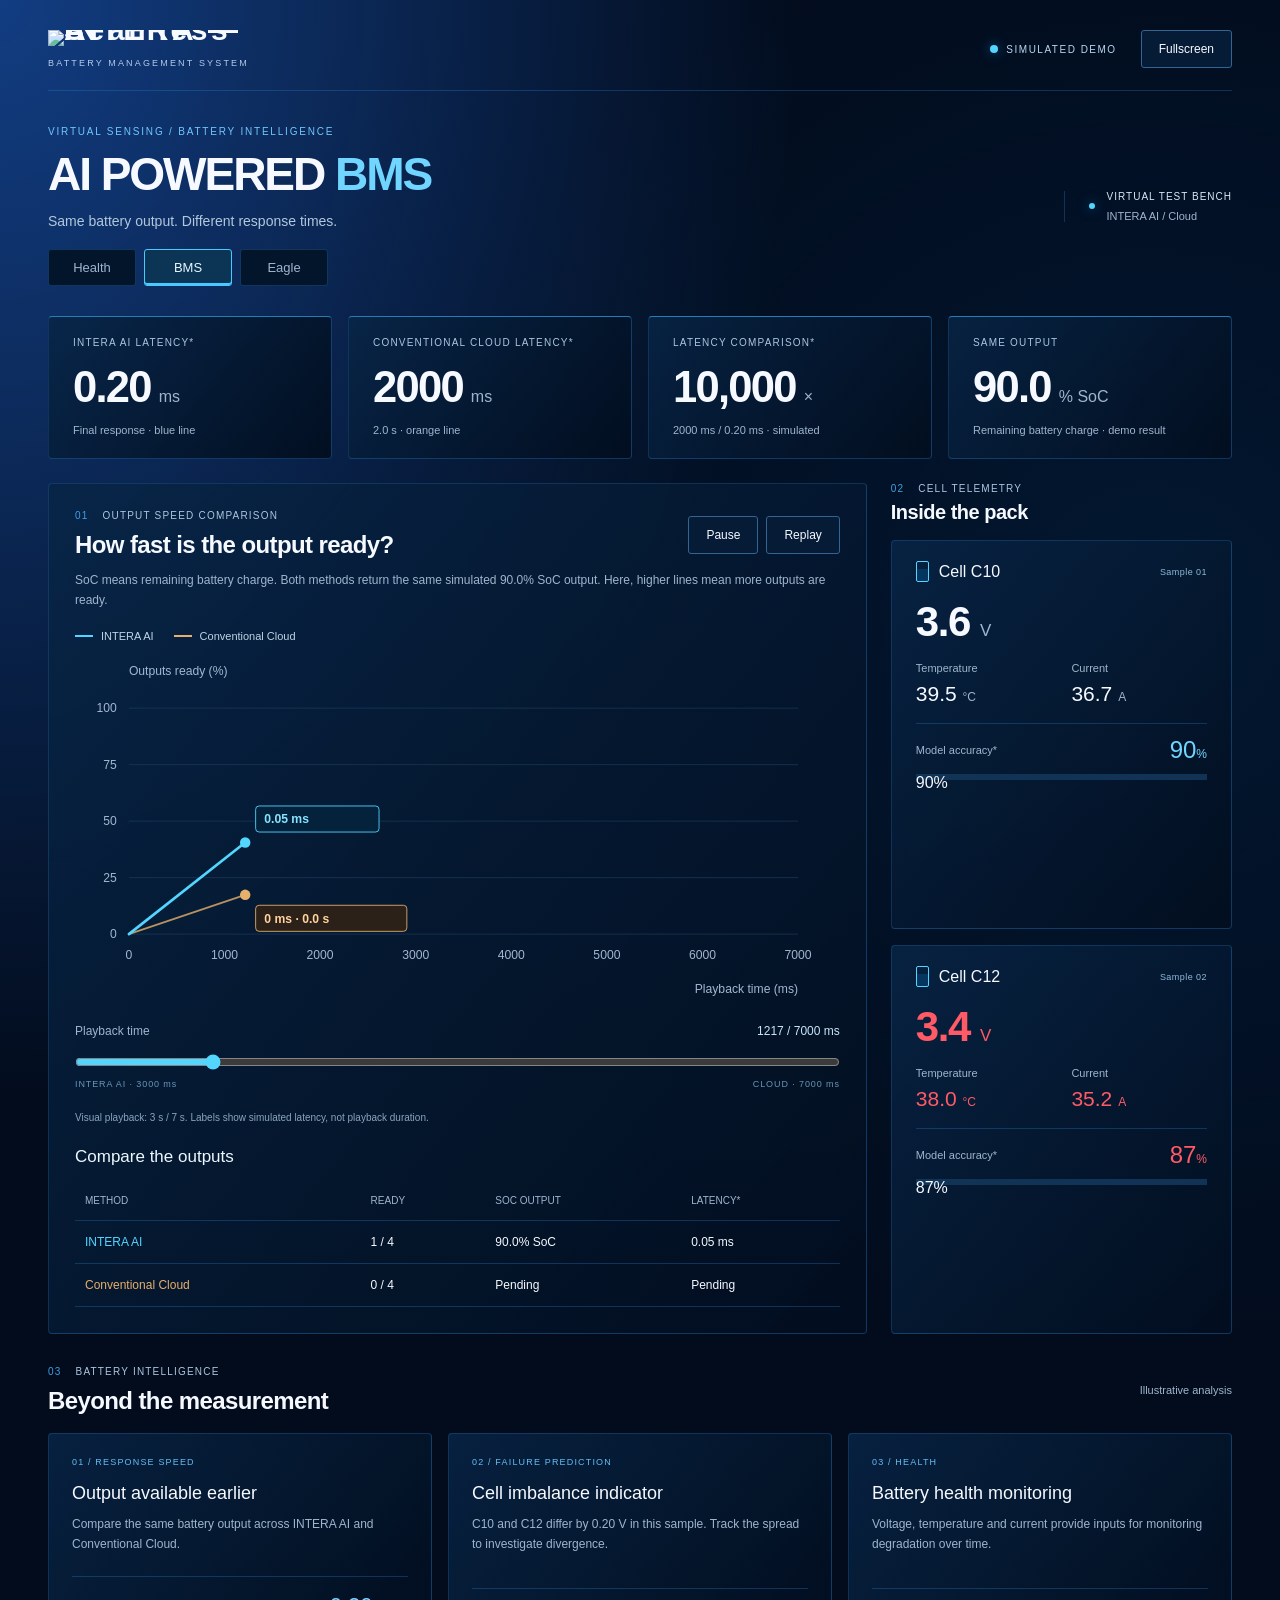
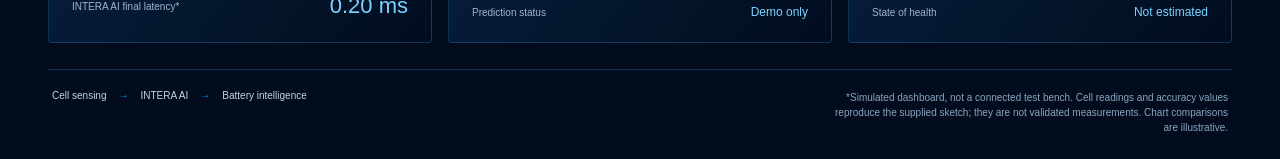
==== bms.html @ 9d35d060 "Add health monitoring demo" ====
<!DOCTYPE html>
<html lang="en">
<head>
  <meta charset="UTF-8" />
  <meta name="viewport" content="width=device-width, initial-scale=1.0" />
  <title>INTERA · AI Powered BMS</title>
  <link rel="stylesheet" href="styles.css?v=interfaces-v2" />
  <link rel="stylesheet" href="bms.css?v=bms-speed-v4" />
</head>
<body class="bms-page">
  <main class="demo-shell">
    <header class="topbar">
      <div><div class="brand"><img src="assets/intera-logo.webp" alt="INTERA — Seamless AI" width="614" height="128" /></div><div class="subtitle">BATTERY MANAGEMENT SYSTEM</div></div>
      <div class="top-actions"><span class="live-badge"><span class="dot"></span> SIMULATED DEMO</span><button id="fullscreenBtn" type="button">Fullscreen</button></div>
    </header>
    <section class="intro bms-intro" aria-labelledby="bmsTitle">
      <div><div class="section-label">VIRTUAL SENSING / BATTERY INTELLIGENCE</div><h1 id="bmsTitle">AI powered <span>BMS</span></h1><p>Same battery output. Different response times.</p><nav class="interface-switcher" aria-label="Switch interface"><a class="interface-link" href="index.html?view=interfaces-v2">Health</a><a class="interface-link" href="bms.html?view=interfaces-v2" aria-current="page">BMS</a><a class="interface-link" href="eagle.html?view=interfaces-v2">Eagle</a></nav></div>
      <div class="bench-tag"><span class="status-dot"></span><div>VIRTUAL TEST BENCH<small>INTERA AI / Cloud</small></div></div>
    </section>
    <section class="bms-summary" aria-label="Response time comparison">
      <article class="card summary-item"><div class="section-label">INTERA AI latency*</div><div class="summary-value">0.20<small>ms</small></div><span class="summary-note">Final response · blue line</span></article>
      <article class="card summary-item"><div class="section-label">Conventional Cloud latency*</div><div class="summary-value">2000<small>ms</small></div><span class="summary-note">2.0 s · orange line</span></article>
      <article class="card summary-item"><div class="section-label">Latency comparison*</div><div class="summary-value">10,000<small>×</small></div><span class="summary-note">2000 ms / 0.20 ms · simulated</span></article>
      <article class="card summary-item"><div class="section-label">Same output</div><div class="summary-value">90.0<small>% SoC</small></div><span class="summary-note">Remaining battery charge · demo result</span></article>
    </section>
    <div class="bms-workspace">
      <section class="card chart-panel" aria-labelledby="speedHeading">
        <div class="chart-heading"><div><div class="section-label"><span class="section-number">01</span> OUTPUT SPEED COMPARISON</div><h2 id="speedHeading">How fast is the output ready?</h2></div><div class="chart-controls"><button id="pauseCycle" type="button">Pause</button><button id="replayCycle" type="button">Replay</button></div></div>
        <p class="panel-description">SoC means remaining battery charge. Both methods return the same simulated 90.0% SoC output. Here, higher lines mean more outputs are ready.</p>
        <div class="chart-legend"><span><i class="legend-ai"></i>INTERA AI</span><span><i class="legend-baseline"></i>Conventional Cloud</span></div>
        <div class="chart-scroll" tabindex="0" role="region" aria-label="Output speed chart, scroll horizontally on small screens">
          <svg id="socChart" viewBox="0 0 880 410" role="img" aria-labelledby="chartTitle chartDescription">
            <title id="chartTitle">Output completion: INTERA AI and Conventional Cloud</title><desc id="chartDescription">INTERA AI finishes its visual sequence in 3000 milliseconds and Cloud in 7000 milliseconds. Blue and orange labels show simulated response latency, separate from playback time.</desc>
            <g id="chartGrid"></g><path id="baselinePath" class="plot-baseline"/><path id="aiPath" class="plot-ai"/>
            <g id="aiMarker"><circle r="6" fill="#52d6ff"/><g id="aiTag" class="speed-tag ai-tag"><rect width="142" height="30" rx="4"/><text x="10" y="20" id="aiTagText">0.00 ms</text></g></g>
            <g id="cloudMarker"><circle r="6" fill="#e6af6b"/><g id="cloudTag" class="speed-tag cloud-tag"><rect width="174" height="30" rx="4"/><text x="10" y="20" id="cloudTagText">0 ms · 0.0 s</text></g></g>
          </svg>
        </div>
        <p class="mobile-chart-hint">Swipe the chart horizontally to view the full comparison.</p>
        <div class="cycle-scrubber"><label for="cycleTime">Playback time <strong id="cycleTimeLabel">0 / 7000 ms</strong></label><input id="cycleTime" type="range" min="0" max="7000" step="1" value="0" aria-label="Playback time in milliseconds"/><div class="phase-labels"><span>INTERA AI · 3000 ms</span><span>CLOUD · 7000 ms</span></div></div>
        <p class="chart-note">Visual playback: 3 s / 7 s. Labels show simulated latency, not playback duration.</p>
        <div class="output-table-wrap"><table class="output-table"><caption>Compare the outputs</caption><thead><tr><th scope="col">Method</th><th scope="col">Ready</th><th scope="col">SoC output</th><th scope="col">Latency*</th></tr></thead><tbody>
          <tr><th scope="row">INTERA AI</th><td id="aiCount">0 / 4</td><td id="aiOutput">Pending</td><td id="aiLatency">—</td></tr>
          <tr><th scope="row">Conventional Cloud</th><td id="cloudCount">0 / 4</td><td id="cloudOutput">Pending</td><td id="cloudLatency">—</td></tr>
        </tbody></table></div>
      </section>
      <aside class="cells-column" aria-labelledby="cellsHeading">
        <div class="cells-heading"><div class="section-label"><span class="section-number">02</span> CELL TELEMETRY</div><h2 id="cellsHeading">Inside the pack</h2></div>
        <article class="card cell-card"><div class="cell-heading"><h3><span class="cell-icon" aria-hidden="true"></span>Cell C10</h3><span class="cell-state">Sample 01</span></div><div class="cell-voltage">3.6 <small>V</small></div><dl class="cell-readings"><div><dt>Temperature</dt><dd>39.5 <small>°C</small></dd></div><div><dt>Current</dt><dd>36.7 <small>A</small></dd></div></dl><div class="accuracy-heading"><span>Model accuracy*</span><strong>90<small>%</small></strong></div><meter min="0" max="100" value="90" aria-label="Cell C10 illustrative model accuracy">90%</meter></article>
        <article class="card cell-card cell-c12"><div class="cell-heading"><h3><span class="cell-icon" aria-hidden="true"></span>Cell C12</h3><span class="cell-state">Sample 02</span></div><div class="cell-voltage">3.4 <small>V</small></div><dl class="cell-readings"><div><dt>Temperature</dt><dd>38.0 <small>°C</small></dd></div><div><dt>Current</dt><dd>35.2 <small>A</small></dd></div></dl><div class="accuracy-heading"><span>Model accuracy*</span><strong>87<small>%</small></strong></div><meter min="0" max="100" value="87" aria-label="Cell C12 illustrative model accuracy">87%</meter></article>
      </aside>
    </div>
    <section class="insights-section" aria-labelledby="insightsHeading"><div class="insights-heading"><div><div class="section-label"><span class="section-number">03</span> BATTERY INTELLIGENCE</div><h2 id="insightsHeading">Beyond the measurement</h2></div><span class="summary-note">Illustrative analysis</span></div><div class="insights-grid">
      <article class="card insight-card"><span class="insight-index">01 / RESPONSE SPEED</span><h3>Output available earlier</h3><p>Compare the same battery output across INTERA AI and Conventional Cloud.</p><div class="insight-result"><span>INTERA AI final latency*</span><strong>0.20 ms</strong></div></article>
      <article class="card insight-card"><span class="insight-index">02 / FAILURE PREDICTION</span><h3>Cell imbalance indicator</h3><p>C10 and C12 differ by 0.20 V in this sample. Track the spread to investigate divergence.</p><div class="insight-result"><span>Prediction status</span><strong class="text-result">Demo only</strong></div></article>
      <article class="card insight-card"><span class="insight-index">03 / HEALTH</span><h3>Battery health monitoring</h3><p>Voltage, temperature and current provide inputs for monitoring degradation over time.</p><div class="insight-result"><span>State of health</span><strong class="text-result">Not estimated</strong></div></article>
    </div></section>
    <footer><div class="flow"><span>Cell sensing</span><b>→</b><span>INTERA AI</span><b>→</b><span>Battery intelligence</span></div><small>*Simulated dashboard, not a connected test bench. Cell readings and accuracy values reproduce the supplied sketch; they are not validated measurements. Chart comparisons are illustrative.</small></footer>
  </main>
  <script src="bms.js?v=bms-speed-v3"></script>
</body>
</html>
---- styles.css ----
* {
  box-sizing: border-box;
}

:root {
  --bg: #020c1d;
  --panel: rgba(20, 24, 52, 0.88);
  --panel-soft: rgba(255, 255, 255, 0.035);
  --line: rgba(255, 255, 255, 0.12);
  --text: #f5f7ff;
  --muted: #93adc9;
  --purple: #087bdb;
  --blue: #009fff;
  --cyan: #52d6ff;
  --green: #52d6ff;
}

html,
body {
  margin: 0;
  min-height: 100%;
  background:
    radial-gradient(circle at 18% 10%, rgba(111, 97, 255, 0.22), transparent 30%),
    radial-gradient(circle at 88% 22%, rgba(85, 184, 255, 0.16), transparent 28%),
    var(--bg);
  color: var(--text);
  font-family: Arial, Helvetica, sans-serif;
}

body {
  padding: 28px;
}

button {
  border: 1px solid var(--line);
  background: rgba(255,255,255,0.06);
  color: var(--text);
  border-radius: 10px;
  padding: 10px 14px;
  cursor: pointer;
}

.demo-shell {
  width: min(1500px, 100%);
  margin: 0 auto;
}

.topbar,
.comparison-heading,
.panel-header,
.response-row,
footer,
.flow,
.top-actions {
  display: flex;
  align-items: center;
}

.topbar {
  justify-content: space-between;
  margin-bottom: 22px;
}

.brand {
  font-size: 30px;
  font-weight: 800;
  letter-spacing: 0.12em;
}

.subtitle {
  color: var(--muted);
  margin-top: 5px;
}

.top-actions {
  gap: 12px;
}

.live-badge {
  display: inline-flex;
  align-items: center;
  gap: 8px;
  font-size: 12px;
  letter-spacing: 0.12em;
}

.dot,
.status-dot {
  width: 8px;
  height: 8px;
  border-radius: 50%;
  background: var(--green);
  box-shadow: 0 0 16px var(--green);
}

.card {
  border: 1px solid var(--line);
  background: linear-gradient(180deg, rgba(255,255,255,0.045), rgba(255,255,255,0.018));
  backdrop-filter: blur(10px);
  border-radius: 18px;
}

.overview {
  display: grid;
  grid-template-columns: 0.85fr 2.15fr;
  gap: 18px;
  margin-bottom: 18px;
}

.patient-card {
  min-height: 260px;
  padding: 22px;
}

.section-label,
.eyebrow,
.metric-name {
  text-transform: uppercase;
  letter-spacing: 0.11em;
  font-size: 11px;
  color: var(--muted);
}

.person-wrap {
  min-height: 170px;
  display: flex;
  justify-content: center;
  align-items: center;
  gap: 34px;
}

.person {
  width: 70px;
  height: 120px;
  position: relative;
}

.head {
  width: 38px;
  height: 38px;
  border: 2px solid var(--cyan);
  border-radius: 50%;
  margin: 0 auto;
}

.body {
  width: 64px;
  height: 75px;
  border: 2px solid var(--cyan);
  border-top: 0;
  border-radius: 12px 12px 28px 28px;
  margin: 4px auto 0;
}

.radar {
  width: 90px;
  height: 90px;
  position: relative;
}

.radar span {
  position: absolute;
  left: 0;
  top: 50%;
  width: 22px;
  height: 22px;
  border: 2px solid var(--blue);
  border-left: 0;
  border-bottom: 0;
  border-radius: 0 100% 0 0;
  transform: translateY(-50%) rotate(45deg);
  opacity: 0;
  animation: radarPulse 1.8s infinite ease-out;
}

.radar span:nth-child(2) {
  animation-delay: 0.45s;
}

.radar span:nth-child(3) {
  animation-delay: 0.9s;
}

@keyframes radarPulse {
  0% {
    opacity: 0;
    transform: translateY(-50%) rotate(45deg) scale(0.5);
  }
  25% {
    opacity: 1;
  }
  100% {
    opacity: 0;
    transform: translateY(-50%) rotate(45deg) scale(3);
  }
}

.sensor-status {
  display: flex;
  align-items: center;
  gap: 9px;
  font-size: 13px;
  color: var(--muted);
}

.metrics-grid {
  display: grid;
  grid-template-columns: repeat(3, 1fr);
  gap: 18px;
}

.metric-card {
  padding: 22px;
  min-height: 260px;
  position: relative;
  overflow: hidden;
}

.metric-value {
  margin-top: 24px;
  font-size: clamp(42px, 5vw, 74px);
  font-weight: 700;
  letter-spacing: -0.04em;
}

.metric-value small {
  font-size: 16px;
  color: var(--muted);
  font-weight: 500;
}

#heartRate.high,
#respRate.high {
  color: #ff5a65;
}

.wave {
  position: absolute;
  left: 22px;
  right: 22px;
  bottom: 28px;
  height: 64px;
  opacity: 0.9;
  background-repeat: repeat-x;
  background-size: 180px 64px;
  animation: waveMove 2.4s linear infinite;
}

.wave-heart {
  background-image: url("data:image/svg+xml,%3Csvg xmlns='http://www.w3.org/2000/svg' width='180' height='64' viewBox='0 0 180 64'%3E%3Cpath d='M0 34 L28 34 L38 31 L46 34 L58 34 L69 9 L78 54 L87 34 L100 34 L110 27 L122 34 L180 34' fill='none' stroke='%23009fff' stroke-width='3'/%3E%3C/svg%3E");
}

.wave-resp {
  background-image: url("data:image/svg+xml,%3Csvg xmlns='http://www.w3.org/2000/svg' width='180' height='64' viewBox='0 0 180 64'%3E%3Cpath d='M0 32 C15 8 30 8 45 32 S75 56 90 32 S120 8 135 32 S165 56 180 32' fill='none' stroke='%2352d6ff' stroke-width='3'/%3E%3C/svg%3E");
}

@keyframes waveMove {
  from { background-position-x: 0; }
  to { background-position-x: 180px; }
}

.quality-track {
  height: 12px;
  background: rgba(255,255,255,0.07);
  border-radius: 999px;
  margin-top: 48px;
  overflow: hidden;
}

.quality-bar {
  width: 94%;
  height: 100%;
  background: linear-gradient(90deg, var(--purple), var(--cyan));
  border-radius: inherit;
  transition: width 0.6s ease;
}

.comparison {
  padding: 24px;
  border: 1px solid var(--line);
  border-radius: 20px;
  background: rgba(255,255,255,0.025);
}

.comparison-heading {
  justify-content: space-between;
  margin-bottom: 20px;
}

.comparison-heading h1 {
  margin: 5px 0 0;
  font-size: 30px;
}

.comparison-heading p {
  color: var(--muted);
  margin: 0;
}

.comparison-grid {
  display: grid;
  grid-template-columns: 1fr 1fr;
  gap: 18px;
}

.compute-panel {
  padding: 22px;
  min-height: 410px;
}

.panel-header {
  justify-content: space-between;
}

.panel-header h2 {
  margin: 4px 0 0;
  font-size: 26px;
}

.latency-chip {
  border: 1px solid rgba(126, 226, 184, 0.35);
  color: var(--green);
  background: rgba(126, 226, 184, 0.06);
  padding: 7px 10px;
  border-radius: 999px;
  font-size: 12px;
}

.latency-chip.muted {
  color: var(--muted);
  border-color: var(--line);
  background: rgba(255,255,255,0.03);
}

.signal-box {
  margin-top: 22px;
}

.signal-box span {
  display: block;
  color: var(--muted);
  font-size: 12px;
  margin-bottom: 8px;
}

.signal-line {
  height: 54px;
  border-radius: 10px;
  background-repeat: repeat-x;
  background-size: 220px 54px;
  background-image: url("data:image/svg+xml,%3Csvg xmlns='http://www.w3.org/2000/svg' width='220' height='54' viewBox='0 0 220 54'%3E%3Cpath d='M0 27 C18 5 37 5 55 27 S92 49 110 27 S147 5 165 27 S202 49 220 27' fill='none' stroke='%23009fff' stroke-width='2.5'/%3E%3C/svg%3E");
}

.signal-line.fast {
  animation: signalMove 0.8s linear infinite;
}

.signal-line.slow {
  animation: signalMove 2.4s linear infinite;
  opacity: 0.55;
}

@keyframes signalMove {
  from { background-position-x: 0; }
  to { background-position-x: 220px; }
}

.network {
  margin: 26px auto;
  width: min(360px, 100%);
  display: grid;
  grid-template-columns: repeat(3, 1fr);
  gap: 38px;
  align-items: center;
}

.layer {
  display: flex;
  flex-direction: column;
  gap: 18px;
  align-items: center;
}

.node {
  width: 22px;
  height: 22px;
  border-radius: 50%;
  border: 1px solid rgba(255,255,255,0.2);
  background: rgba(255,255,255,0.04);
  box-shadow: 0 0 0 rgba(85,184,255,0);
  transition: all 0.2s ease;
}

.node.active {
  background: var(--blue);
  border-color: var(--cyan);
  box-shadow: 0 0 22px rgba(85,184,255,0.8);
  transform: scale(1.08);
}

.edge-panel {
  box-shadow: inset 0 0 0 1px rgba(85,184,255,0.05);
}

.result-box {
  display: flex;
  justify-content: space-between;
  align-items: flex-end;
  border-top: 1px solid var(--line);
  padding-top: 18px;
}

.result-box span {
  color: var(--muted);
  font-size: 12px;
}

.result-box strong {
  font-size: 54px;
  line-height: 1;
}

#cloudResult {
  opacity: 0.08;
  filter: blur(3px);
  transition: opacity 1.2s ease, filter 1.2s ease;
}

#cloudResult.visible {
  opacity: 1;
  filter: blur(0);
}

.response-row {
  justify-content: space-between;
  margin-top: 18px;
  font-size: 13px;
}

.response-row span {
  color: var(--muted);
}

footer {
  justify-content: space-between;
  gap: 24px;
  margin-top: 18px;
  padding: 18px 4px 0;
  color: var(--muted);
}

.flow {
  gap: 12px;
  flex-wrap: wrap;
  font-size: 13px;
}

.flow b {
  color: var(--blue);
}

footer small {
  text-align: right;
  max-width: 520px;
}

@media (max-width: 1000px) {
  .overview,
  .comparison-grid {
    grid-template-columns: 1fr;
  }

  .metrics-grid {
    grid-template-columns: repeat(3, 1fr);
  }

  .comparison-heading,
  footer {
    align-items: flex-start;
    flex-direction: column;
  }

  footer small {
    text-align: left;
  }
}

@media (max-width: 720px) {
  body {
    padding: 14px;
  }

  .metrics-grid {
    grid-template-columns: 1fr;
  }

  .topbar {
    align-items: flex-start;
    gap: 16px;
    flex-direction: column;
  }
}

/* INTERA visual language, adapted from BMS_Slide_Show_2026. */
:root {
  --line: rgba(45, 133, 207, 0.3);
  --muted: #9fb5cd;
  --text: #f6f9ff;
}

html {
  background: #020c1d;
}

body {
  padding: 30px 48px 24px;
  background:
    radial-gradient(ellipse at 0% 0%, #123d82 0, transparent 44%),
    radial-gradient(ellipse at 90% 35%, rgba(0, 97, 176, 0.13), transparent 45%),
    #020c1d;
}

.demo-shell { width: min(1440px, 100%); }
.topbar { margin-bottom: 0; padding-bottom: 22px; border-bottom: 1px solid var(--line); }
.brand { width: 210px; line-height: 0; }
.brand img { width: 100%; height: auto; mix-blend-mode: screen; }
.subtitle { font-size: 9px; letter-spacing: .24em; margin-top: 12px; color: #b4cbea; }
.top-actions { gap: 24px; }
.live-badge { color: #b9d5ef; font-size: 10px; letter-spacing: .15em; }
.dot, .status-dot { background: #52d6ff; box-shadow: 0 0 12px #009fff88; flex-shrink: 0; }
button { border-color: #346492; border-radius: 3px; background: #061b35; font: inherit; font-size: 12px; padding: 11px 17px; transition: background .2s, border-color .2s; }
button:hover { background: #103562; border-color: var(--cyan); }
button:focus-visible { outline: 2px solid var(--cyan); outline-offset: 4px; }
.intro { display: flex; align-items: center; justify-content: space-between; gap: 24px; padding: 35px 0 30px; }
.intro .section-label { color: #70c6ff; font-size: 10px; letter-spacing: .18em; }
.intro h1 { font-size: clamp(32px, 3.6vw, 52px); line-height: 1.03; letter-spacing: -.045em; text-transform: uppercase; margin: 14px 0 15px; font-weight: 800; }
.intro h1 span { color: #fff; }
.intro p { color: #b2c7dd; font-size: 14px; margin: 0; }
.system-mark { display: grid; justify-items: center; gap: 16px; margin-right: 28px; }
.system-mark > span { display: grid; place-items: center; width: 72px; height: 72px; border: 1px solid #67caff; outline: 1px solid #2164a0; outline-offset: 7px; box-shadow: 0 0 32px #009fff25, inset 0 0 22px #009fff25; color: #e0f4ff; font-size: 37px; font-weight: 500; }
.system-mark small { color: #76b9e7; font-size: 8px; letter-spacing: .18em; }
.overview { grid-template-columns: 1fr 3fr; gap: 16px; margin-bottom: 34px; }
.card { background: linear-gradient(130deg, rgba(8, 37, 70, .85), rgba(2, 14, 31, .94)); border: 1px solid var(--line); border-radius: 4px; backdrop-filter: none; }
.patient-card, .metric-card { min-height: 220px; padding: 20px; }
.patient-card { position: relative; background: radial-gradient(ellipse at 50% 60%, #07396a66, transparent 70%), #03152b; }
.section-label, .eyebrow, .metric-name { font-size: 10px; letter-spacing: .12em; color: #acc5df; }
.section-number { color: #3f9fe2; margin-right: 10px; font-size: 10px; font-weight: 400; }
.person-wrap { min-height: 150px; gap: 20px; background-image: radial-gradient(#1a6bab55 .7px, transparent .7px); background-size: 14px 14px; mask-image: linear-gradient(transparent, black 20%, black 80%, transparent); }
.person { transform: scale(.8); }
.head, .body { background: #007acd13; box-shadow: 0 0 18px #00aaff19; }
.radar { width: 65px; }
.sensor-status { font-size: 11px; color: #b5d3ee; }
.status-dot { width: 6px; height: 6px; }
.metrics-grid { gap: 16px; }
.metric-card::before, .compute-panel::before { content: ''; position: absolute; width: 28px; height: 2px; left: -1px; top: -1px; background: #46caff; box-shadow: 0 0 10px #009fff66; }
.metric-name { display: flex; align-items: center; gap: 9px; }
.metric-symbol { width: 26px; height: 26px; border: 1px solid #1976b1; border-radius: 50%; display: inline-grid; place-items: center; color: #4bccff; font-size: 19px; line-height: 1; }
.metric-value { margin-top: 17px; font-size: clamp(44px, 4.5vw, 66px); font-weight: 600; font-variant-numeric: tabular-nums; line-height: 1; }
.metric-value small { font-size: 13px; margin-left: 3px; letter-spacing: 0; }
.wave { bottom: 17px; height: 55px; filter: drop-shadow(0 0 5px #00aaff66); }
.quality-track { margin-top: 36px; height: 5px; background: #103356; border-radius: 0; }
.quality-bar { border-radius: 0; box-shadow: 0 0 12px #009fff66; }
.comparison { padding: 0; background: none; border: 0; border-radius: 0; }
.comparison-heading { margin-bottom: 18px; gap: 16px; align-items: flex-end; }
.comparison-heading h2 { text-transform: uppercase; font-size: 30px; letter-spacing: -.025em; margin: 9px 0 0; }
.comparison-heading h2 span { font-size: 18px; font-weight: 400; color: #84adcd; margin: 0 7px; }
.comparison-heading p { font-size: 12px; padding-bottom: 4px; }
.comparison-grid { gap: 16px; }
.compute-panel { position: relative; padding: 22px; min-height: 365px; overflow: hidden; }
.edge-panel { border-color: #1874b5; box-shadow: inset 0 0 50px #006dc514; }
.cloud-panel { background: linear-gradient(130deg, #071a30, #030e1f); }
.cloud-panel::before { background: #5481a8; box-shadow: none; }
.panel-header h3 { font-size: 26px; margin: 5px 0 0; letter-spacing: .04em; }
.edge-panel h3 { color: #54c9ff; }
.latency-chip { border: 1px solid #1e79ae; color: #83dbff; background: #00558622; font-size: 10px; border-radius: 3px; padding: 7px 10px; }
.latency-chip.muted { color: #aac0d5; border-color: #34506b; background: #12233a; }
.signal-box { margin-top: 18px; }
.signal-line { height: 42px; border-radius: 0; background-color: #001226; background-size: 220px 42px; border-top: 1px solid #103c60; border-bottom: 1px solid #103c60; }
.network { margin: 20px auto; width: min(330px, 100%); position: relative; padding: 0 8px; }
.network::before { content: ''; position: absolute; inset: 9px 12%; background: linear-gradient(24deg, transparent 49%, #176ba84d 50%, transparent 51%), linear-gradient(-24deg, transparent 49%, #176ba84d 50%, transparent 51%), linear-gradient(0deg, transparent 49%, #176ba866 50%, transparent 51%); background-size: 50% 100%; pointer-events: none; }
.layer { gap: 12px; position: relative; }
.node { width: 17px; height: 17px; border: 1px solid #1c76ae; background: #07233d; }
.node.active { background: #55d7ff; border-color: #a4ecff; box-shadow: 0 0 15px #009fffaa; }
.cloud-panel .node.active { background: #97bcd9; box-shadow: 0 0 12px #72a9d566; }
.result-box { padding-top: 13px; align-items: center; }
.result-box strong { font-size: 40px; font-variant-numeric: tabular-nums; }
.edge-panel .result-box strong { color: #72d5ff; }
.response-row { margin-top: 14px; font-size: 12px; }
.response-row strong { font-weight: 500; }
.edge-panel .response-row strong { color: #72d5ff; }
footer { margin-top: 26px; padding-top: 20px; border-top: 1px solid var(--line); align-items: flex-start; }
.flow { font-size: 10px; gap: 12px; color: #c1d4e5; }
.flow b { font-weight: 400; }
footer small { max-width: 400px; font-size: 10px; line-height: 1.5; color: #8aa5bf; }

@media (min-width: 1600px) { body { padding-top: 40px; } .intro { padding: 42px 0 36px; } }
@media (max-width: 1100px) {
  body { padding: 24px; }
  .overview { grid-template-columns: 1fr; }
  .patient-card { min-height: 155px; display: grid; grid-template-columns: 1fr 1fr 1fr; align-items: center; }
  .person-wrap { min-height: 120px; }
  .sensor-status { justify-content: flex-end; }
  .comparison-grid { grid-template-columns: 1fr 1fr; }
}
@media (max-width: 1000px) {
  .comparison-heading { flex-direction: row; align-items: flex-end; }
  footer { gap: 12px; }
}
@media (max-width: 720px) {
  body { padding: 20px 16px; }
  .topbar { flex-direction: row; align-items: center; gap: 12px; padding-bottom: 18px; }
  .brand { width: 160px; }
  .subtitle { font-size: 7px; letter-spacing: .15em; }
  .top-actions { gap: 12px; flex-direction: column; align-items: flex-end; }
  .live-badge { font-size: 8px; gap: 6px; }
  button { font-size: 10px; padding: 8px 10px; }
  .intro { padding: 28px 0; }
  .intro h1 { font-size: clamp(27px, 6.2vw, 44px); }
  .intro .section-label { font-size: 8px; letter-spacing: .09em; }
  .intro p { font-size: 12px; line-height: 1.5; max-width: 290px; }
  .system-mark { display: none; }
  .patient-card { grid-template-columns: 1fr 1fr; padding: 16px; }
  .patient-card .section-label { grid-column: 1 / -1; }
  .sensor-status { justify-content: center; }
  .metrics-grid { grid-template-columns: repeat(3, minmax(0, 1fr)); gap: 8px; }
  .metric-card { min-height: 175px; padding: 12px 10px; }
  .metric-name { font-size: 8px; letter-spacing: .03em; display: block; line-height: 1.4; min-height: 41px; }
  .metric-symbol { display: none; }
  .metric-value { font-size: 36px; margin-top: 2px; }
  .metric-value small { font-size: 10px; margin-left: 0; }
  .wave { left: 10px; right: 10px; bottom: 8px; }
  .quality-track { margin-top: 33px; }
  .comparison-heading { align-items: flex-start; flex-direction: column; gap: 10px; }
  .comparison-heading h2 { font-size: 28px; }
  .comparison-grid { grid-template-columns: 1fr; }
  .compute-panel { padding: 20px; }
  footer { margin-top: 22px; }
  .flow { gap: 8px; font-size: 9px; }
}
@media (prefers-reduced-motion: reduce) {
  *, *::before, *::after { animation: none !important; transition: none !important; }
  .radar span { opacity: .6; }
}

.processing-box { margin-top: 22px; }
.processing-heading, .processing-time { display: flex; justify-content: space-between; align-items: center; gap: 12px; }
.processing-heading { font-size: 12px; color: #c1d8ed; }
.processing-heading strong { color: #72d5ff; font-size: 16px; font-variant-numeric: tabular-nums; }
.processing-track { margin-top: 10px; height: 10px; background: #001226; border: 1px solid #1a456a; overflow: hidden; }
.processing-fill { height: 100%; width: 0; background: linear-gradient(90deg, #087bdb, #52d6ff); box-shadow: 0 0 12px #009fff66; }
.processing-time { margin-top: 9px; font-size: 11px; color: var(--muted); }
.processing-time time { font-variant-numeric: tabular-nums; color: #c1d8ed; }
.cloud-panel .processing-heading strong { color: #acc9e1; }
.cloud-panel .processing-fill { background: linear-gradient(90deg, #396588, #97bcd9); box-shadow: none; }

[hidden] { display: none !important; }
.interface-tabs { display: flex; gap: 8px; padding-top: 22px; }
.interface-tabs button { min-width: 110px; padding: 12px 24px; color: var(--muted); border-color: var(--line); background: #03152b; font-size: 13px; }
.interface-tabs button[aria-selected="true"] { color: #e7f7ff; background: #0b3455; border-color: #46caff; box-shadow: inset 0 -2px #46caff; }
.interface-tabs button:hover { color: white; border-color: #46caff; }
[role="tabpanel"]:focus-visible { outline: 2px solid var(--cyan); outline-offset: 6px; }
.upcoming-panel { min-height: 420px; margin-top: 28px; padding: clamp(28px, 5vw, 64px); border: 1px solid var(--line); border-radius: 4px; background: linear-gradient(130deg, #082546, #020e1f); }
.upcoming-panel h1 { margin: 18px 0; font-size: clamp(40px, 6vw, 72px); letter-spacing: -.04em; text-transform: uppercase; }
.upcoming-panel p { color: var(--muted); line-height: 1.6; }
.upcoming-status { display: inline-block; margin-top: 20px; padding: 8px 12px; border: 1px solid #34506b; border-radius: 3px; color: #aac0d5; font-size: 12px; }
@media (max-width: 720px) {
  .interface-tabs button { flex: 1; min-width: 0; padding: 12px; }
  .upcoming-panel { min-height: 320px; }
}

.interface-link { display: inline-flex; align-items: center; justify-content: center; min-width: 110px; padding: 12px 24px; border: 1px solid var(--line); border-radius: 3px; background: #03152b; color: var(--muted); font-size: 13px; text-decoration: none; }
.interface-switcher { display: flex; gap: 8px; margin-top: 20px; }
.interface-switcher .interface-link { min-width: 88px; padding: 10px 17px; }
.interface-tabs button[aria-pressed="true"], .interface-link[aria-current="page"] { color: #e7f7ff; background: #0b3455; border-color: #46caff; box-shadow: inset 0 -2px #46caff; }
.interface-link:hover { color: white; border-color: #46caff; }
.interface-link:focus-visible, .dashboard-cta:focus-visible { outline: 2px solid var(--cyan); outline-offset: 4px; }
.dashboard-cta { display: inline-flex; align-items: center; gap: 18px; margin-top: 20px; padding: 11px 15px; border: 1px solid #2589bd; border-radius: 3px; color: #92ddff; background: #073352; text-decoration: none; font-size: 12px; }
.dashboard-cta:hover { background: #104b70; border-color: #52d6ff; }
@media (max-width: 720px) { .interface-link { flex: 1; min-width: 0; padding: 12px; } }
---- bms.css ----
.bms-intro h1 span { color: #70d6ff; }
.bench-tag { display: flex; align-items: center; gap: 12px; border-left: 1px solid var(--line); padding-left: 24px; color: #d7e9f9; font-size: 10px; letter-spacing: .1em; }
.bench-tag small { display: block; margin-top: 8px; color: var(--muted); font-size: 11px; letter-spacing: 0; }
.bms-summary { display: grid; grid-template-columns: repeat(4,1fr); gap: 16px; margin-bottom: 24px; }
.summary-item { padding: 20px 24px; border-top-color: #267cb4; }
.summary-value { font-size: clamp(34px,3.4vw,48px); margin: 15px 0 8px; letter-spacing: -.04em; font-weight: 600; font-variant-numeric: tabular-nums; }
.summary-value small { font-size: 16px; font-weight: 400; color: var(--muted); margin-left: 8px; letter-spacing: 0; }
.summary-note { color: var(--muted); font-size: 11px; }
.bms-workspace { display: grid; grid-template-columns: minmax(0,2.4fr) minmax(280px,1fr); gap: 24px; }
.chart-panel { padding: 26px; min-width: 0; }
.chart-heading, .insights-heading { display: flex; justify-content: space-between; align-items: center; gap: 16px; }
.bms-page h2 { margin: 10px 0 0; font-size: 24px; font-weight: 600; letter-spacing: -.025em; }
.chart-controls { display: flex; gap: 8px; }
.panel-description { color: var(--muted); font-size: 12px; line-height: 1.6; margin: 12px 0 20px; }
.chart-legend { display: flex; flex-wrap: wrap; gap: 20px; font-size: 11px; color: #bfd4e7; margin-bottom: 14px; }
.chart-legend span { display: flex; align-items: center; gap: 8px; }
.chart-legend i { display: inline-block; width: 18px; height: 0; border-top: 2px solid; }
i.legend-ai { border-color: #52d6ff; } i.legend-reference { border-color: #e1ebf6; border-top-style: dashed; } i.legend-baseline { border-color: #e6af6b; }
.chart-scroll { overflow-x: auto; }
#socChart { display: block; width: 100%; min-width: 530px; }
#chartGrid text { font: 14px Arial, sans-serif; fill: #a1b8d0; }
#chartGrid line { stroke: #214361; stroke-opacity: .65; }
.plot-ai, .plot-reference, .plot-baseline { fill: none; stroke-linejoin: round; stroke-linecap: round; }
.plot-ai { stroke: #52d6ff; stroke-width: 3; }
.plot-reference { stroke: #e1ebf6; stroke-width: 2; stroke-dasharray: 6 6; }
.plot-baseline { stroke: #e6af6b; stroke-width: 2; opacity: .8; }
.time-cursor { stroke: #5d91b9; stroke-dasharray: 4 5; }
.cycle-scrubber { margin-top: 12px; }
.cycle-scrubber label { display: flex; justify-content: space-between; gap: 8px; font-size: 12px; color: var(--muted); }
.cycle-scrubber strong { color: #c8e5fa; font-weight: 500; font-variant-numeric: tabular-nums; }
#cycleTime { width: 100%; margin: 16px 0 8px; accent-color: #52d6ff; cursor: pointer; }
#cycleTime:focus-visible { outline: 2px solid var(--cyan); outline-offset: 5px; }
.phase-labels { display: flex; justify-content: space-between; font-size: 9px; letter-spacing: .1em; color: #6995b8; }
.chart-readings { margin-top: 24px; padding-top: 20px; border-top: 1px solid var(--line); display: grid; grid-template-columns: repeat(3,1fr); gap: 12px; }
.chart-readings span { display: block; font-size: 11px; color: var(--muted); margin-bottom: 10px; }
.chart-readings strong { font-size: 24px; color: #d9f3ff; font-weight: 500; font-variant-numeric: tabular-nums; }
.chart-note { font-size: 10px; line-height: 1.5; margin: 18px 0 0; color: #8aa5bf; }
.cells-column { display: flex; flex-direction: column; gap: 16px; }
.cells-heading h2 { font-size: 20px; margin-top: 7px; }
.cell-card { flex: 1; padding: 20px 24px; position: relative; }
.cell-heading, .cell-heading h3 { display: flex; align-items: center; gap: 10px; }
.cell-heading { justify-content: space-between; }
.cell-heading h3 { font-size: 16px; font-weight: 500; margin: 0; }
.cell-icon { display: inline-block; width: 13px; height: 21px; border: 1px solid #52d6ff; border-radius: 2px; box-shadow: inset 0 -12px #008ddf33; }
.cell-state { font-size: 9px; color: #8fbbd9; letter-spacing: .05em; }
.cell-voltage { font-size: 42px; font-weight: 600; letter-spacing: -.035em; margin: 16px 0; }
.cell-voltage small { font-size: 17px; font-weight: 400; color: var(--muted); }
.cell-readings { display: flex; gap: 20px; margin: 0 0 17px; }
.cell-readings > div { flex: 1; }
.cell-readings dt { color: var(--muted); font-size: 11px; margin-bottom: 8px; }
.cell-readings dd { margin: 0; font-size: 21px; font-variant-numeric: tabular-nums; }
.cell-readings small { color: var(--muted); font-size: 12px; }
.accuracy-heading { border-top: 1px solid var(--line); padding-top: 12px; display: flex; justify-content: space-between; align-items: center; }
.accuracy-heading span { color: var(--muted); font-size: 11px; }
.accuracy-heading strong { color: #70d6ff; font-size: 24px; font-weight: 500; }
.accuracy-heading small { font-size: 12px; }
.cell-card meter { display: block; width: 100%; height: 6px; margin-top: 10px; appearance: none; background: #103356; border: 0; }
.cell-card meter::-webkit-meter-bar { background: #103356; border: 0; border-radius: 0; }
.cell-card meter::-webkit-meter-optimum-value { background: #39baff; }
.cell-card meter::-moz-meter-bar { background: #39baff; }
.insights-section { margin-top: 32px; }
.insights-heading { margin-bottom: 18px; }
.insights-grid { display: grid; grid-template-columns: repeat(3,1fr); gap: 16px; }
.insight-card { padding: 23px; display: flex; flex-direction: column; }
.insight-index { color: #64bdf6; font-size: 9px; letter-spacing: .13em; }
.insight-card h3 { margin: 16px 0 10px; font-size: 18px; font-weight: 500; }
.insight-card p { font-size: 12px; line-height: 1.7; color: var(--muted); margin: 0 0 22px; }
.insight-result { display: flex; justify-content: space-between; align-items: center; gap: 12px; border-top: 1px solid var(--line); padding-top: 16px; margin-top: auto; }
.insight-result span { font-size: 10px; color: var(--muted); }
.insight-result strong { font-size: 22px; font-weight: 500; color: #79d2ff; white-space: nowrap; }
.insight-result .text-result { font-size: 12px; }
@media (max-width: 1100px) { .bms-workspace { grid-template-columns: 1fr; } .cells-column { display: grid; grid-template-columns: 1fr 1fr; } .cells-heading { grid-column: 1 / -1; } }
@media (max-width: 720px) { .bms-summary { grid-template-columns: 1fr 1fr; gap: 10px; } .summary-item { padding: 16px; } .bench-tag { display: none; } .chart-panel { padding: 18px; } .chart-heading { align-items: flex-start; } .chart-controls { flex-direction: column; } .chart-legend { gap: 12px; font-size: 10px; } .chart-readings strong { font-size: 20px; } .cells-column, .insights-grid { grid-template-columns: 1fr; } .insights-heading > .summary-note { display: none; } .bms-page h2 { font-size: 22px; } }
.mobile-chart-hint { display: none; }
.chart-scroll:focus-visible { outline: 2px solid var(--cyan); outline-offset: 2px; }
@media (max-width: 720px) { .mobile-chart-hint { display: block; color: var(--muted); font-size: 10px; line-height: 1.5; } }
/* Output speed comparison */
.speed-tag rect { fill: #05223c; stroke: #52d6ff; }
.speed-tag text { font: 600 14px Arial, sans-serif; fill: #87e4ff; }
.cloud-tag rect { fill: #2b2118; stroke: #e6af6b; }
.cloud-tag text { fill: #ffd2a0; }
.cell-c12 .cell-voltage,
.cell-c12 .cell-voltage small,
.cell-c12 .cell-readings dd,
.cell-c12 .cell-readings small,
.cell-c12 .accuracy-heading strong,
.cell-c12 .accuracy-heading small { color: #ff5a65; }
.output-table-wrap { overflow-x: auto; margin-top: 22px; }
.output-table { width: 100%; border-collapse: collapse; font-size: 12px; text-align: left; }
.output-table caption { text-align: left; color: #edf7ff; font-size: 17px; margin-bottom: 14px; }
.output-table th, .output-table td { padding: 14px 10px; border-bottom: 1px solid var(--line); font-variant-numeric: tabular-nums; }
.output-table thead th { color: var(--muted); font-size: 10px; font-weight: 400; text-transform: uppercase; }
.output-table tbody th { font-weight: 500; }
.output-table tbody tr:first-child th { color: #52d6ff; }
.output-table tbody tr:last-child th { color: #e6af6b; }
.output-table td { white-space: nowrap; }
.phase-labels { gap: 10px; line-height: 1.5; }
@media (max-width:720px) { .bms-summary .summary-value { font-size: 30px; } .bms-summary .summary-value small { font-size: 12px; margin-left: 4px; } .output-table { min-width: 460px; } }
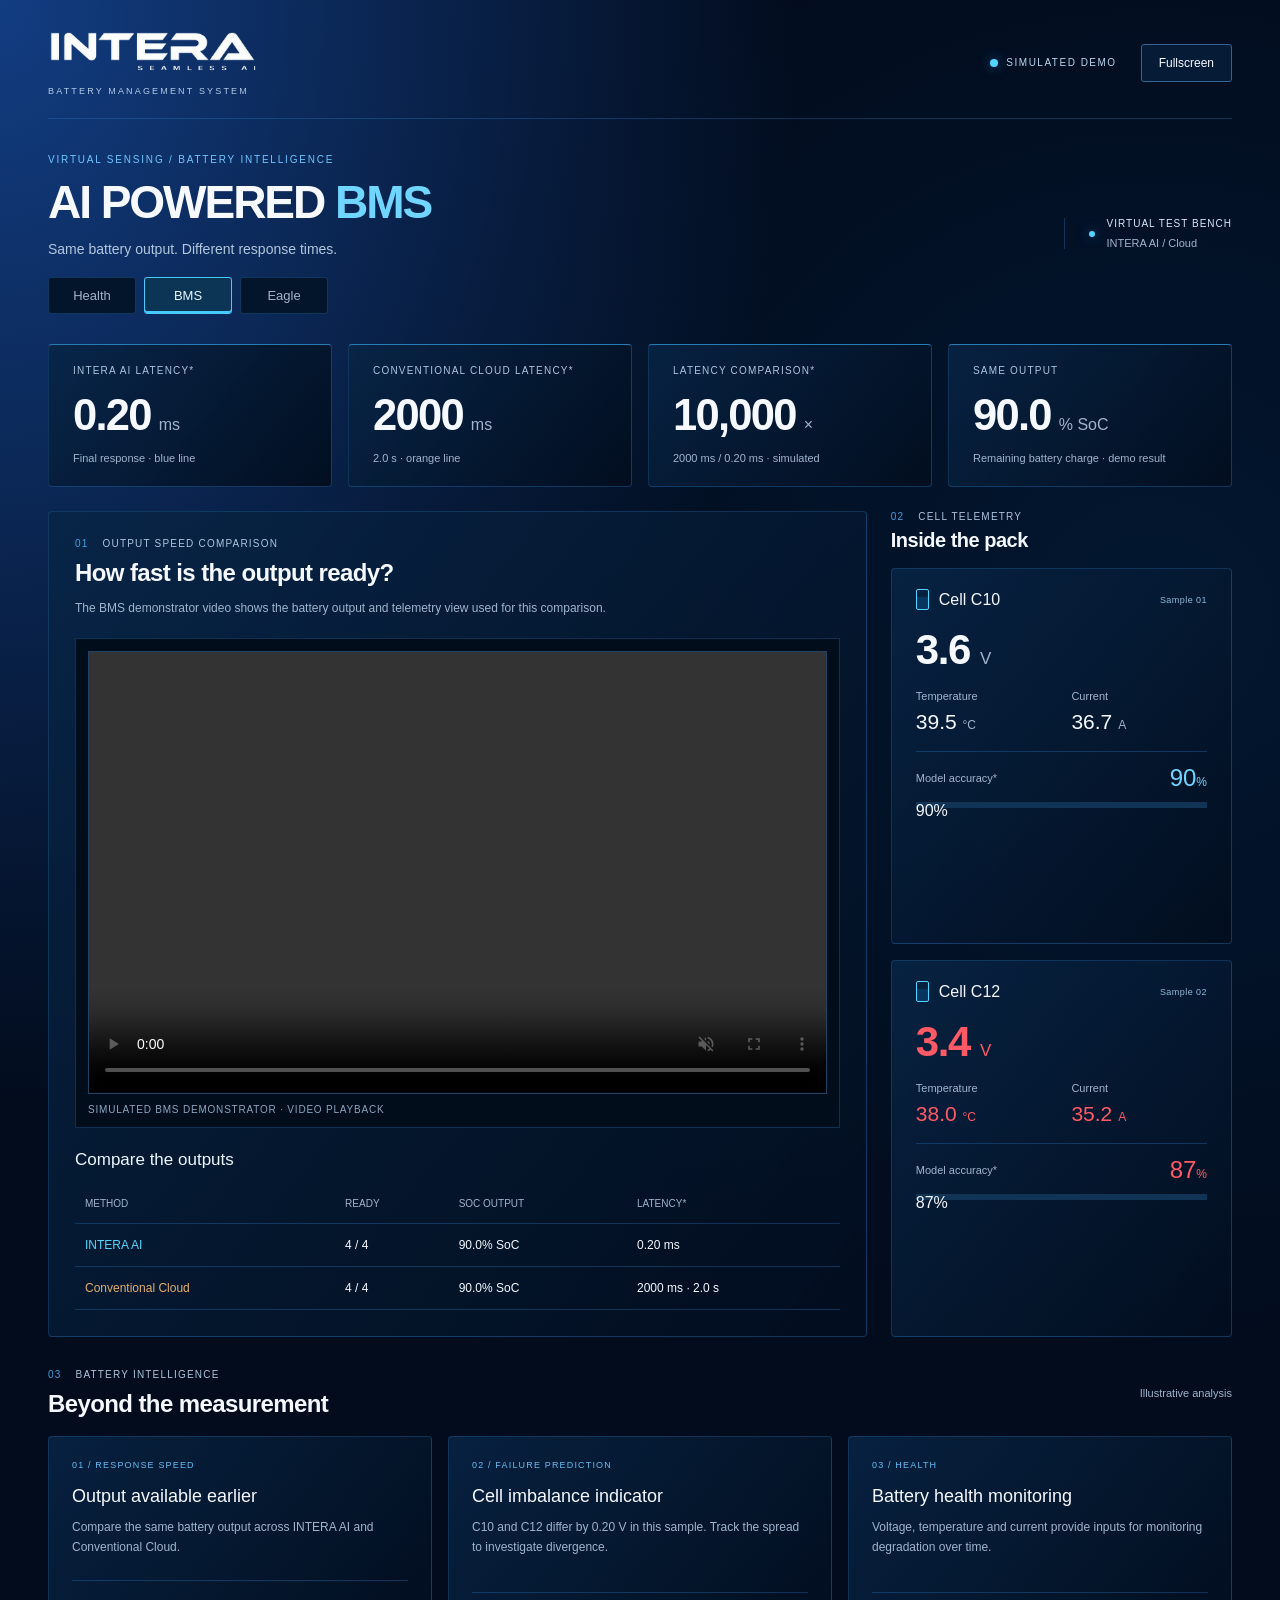
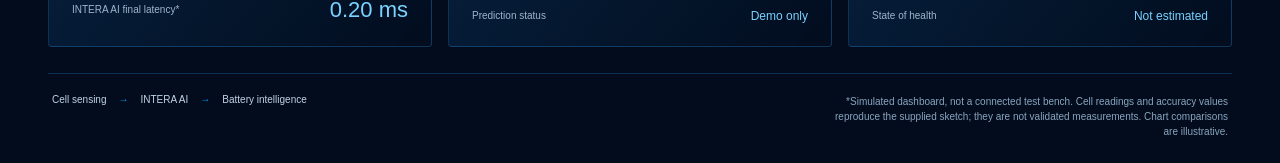
==== commit 7dfaac72: "Update bms.html" ====
--- a/bms.html
+++ b/bms.html
@@ -5,7 +5,7 @@
   <meta name="viewport" content="width=device-width, initial-scale=1.0" />
   <title>INTERA · AI Powered BMS</title>
   <link rel="stylesheet" href="styles.css?v=interfaces-v2" />
-  <link rel="stylesheet" href="bms.css?v=bms-speed-v4" />
+  <link rel="stylesheet" href="bms.css?v=bms-video-v1" />
 </head>
 <body class="bms-page">
   <main class="demo-shell">
@@ -25,23 +25,18 @@
     </section>
     <div class="bms-workspace">
       <section class="card chart-panel" aria-labelledby="speedHeading">
-        <div class="chart-heading"><div><div class="section-label"><span class="section-number">01</span> OUTPUT SPEED COMPARISON</div><h2 id="speedHeading">How fast is the output ready?</h2></div><div class="chart-controls"><button id="pauseCycle" type="button">Pause</button><button id="replayCycle" type="button">Replay</button></div></div>
-        <p class="panel-description">SoC means remaining battery charge. Both methods return the same simulated 90.0% SoC output. Here, higher lines mean more outputs are ready.</p>
-        <div class="chart-legend"><span><i class="legend-ai"></i>INTERA AI</span><span><i class="legend-baseline"></i>Conventional Cloud</span></div>
-        <div class="chart-scroll" tabindex="0" role="region" aria-label="Output speed chart, scroll horizontally on small screens">
-          <svg id="socChart" viewBox="0 0 880 410" role="img" aria-labelledby="chartTitle chartDescription">
-            <title id="chartTitle">Output completion: INTERA AI and Conventional Cloud</title><desc id="chartDescription">INTERA AI finishes its visual sequence in 3000 milliseconds and Cloud in 7000 milliseconds. Blue and orange labels show simulated response latency, separate from playback time.</desc>
-            <g id="chartGrid"></g><path id="baselinePath" class="plot-baseline"/><path id="aiPath" class="plot-ai"/>
-            <g id="aiMarker"><circle r="6" fill="#52d6ff"/><g id="aiTag" class="speed-tag ai-tag"><rect width="142" height="30" rx="4"/><text x="10" y="20" id="aiTagText">0.00 ms</text></g></g>
-            <g id="cloudMarker"><circle r="6" fill="#e6af6b"/><g id="cloudTag" class="speed-tag cloud-tag"><rect width="174" height="30" rx="4"/><text x="10" y="20" id="cloudTagText">0 ms · 0.0 s</text></g></g>
-          </svg>
-        </div>
-        <p class="mobile-chart-hint">Swipe the chart horizontally to view the full comparison.</p>
-        <div class="cycle-scrubber"><label for="cycleTime">Playback time <strong id="cycleTimeLabel">0 / 7000 ms</strong></label><input id="cycleTime" type="range" min="0" max="7000" step="1" value="0" aria-label="Playback time in milliseconds"/><div class="phase-labels"><span>INTERA AI · 3000 ms</span><span>CLOUD · 7000 ms</span></div></div>
-        <p class="chart-note">Visual playback: 3 s / 7 s. Labels show simulated latency, not playback duration.</p>
+        <div class="chart-heading"><div><div class="section-label"><span class="section-number">01</span> OUTPUT SPEED COMPARISON</div><h2 id="speedHeading">How fast is the output ready?</h2></div></div>
+        <p class="panel-description">The BMS demonstrator video shows the battery output and telemetry view used for this comparison.</p>
+        <figure class="bms-video-frame">
+          <video id="bmsDemoVideo" class="bms-demo-video" autoplay loop muted playsinline controls preload="metadata" aria-label="BMS demonstrator video showing battery output and telemetry">
+            <source src="demo_bms.mp4" type="video/mp4" />
+            Your browser does not support MP4 video playback.
+          </video>
+          <figcaption>Simulated BMS demonstrator · video playback</figcaption>
+        </figure>
         <div class="output-table-wrap"><table class="output-table"><caption>Compare the outputs</caption><thead><tr><th scope="col">Method</th><th scope="col">Ready</th><th scope="col">SoC output</th><th scope="col">Latency*</th></tr></thead><tbody>
-          <tr><th scope="row">INTERA AI</th><td id="aiCount">0 / 4</td><td id="aiOutput">Pending</td><td id="aiLatency">—</td></tr>
-          <tr><th scope="row">Conventional Cloud</th><td id="cloudCount">0 / 4</td><td id="cloudOutput">Pending</td><td id="cloudLatency">—</td></tr>
+          <tr><th scope="row">INTERA AI</th><td>4 / 4</td><td>90.0% SoC</td><td>0.20 ms</td></tr>
+          <tr><th scope="row">Conventional Cloud</th><td>4 / 4</td><td>90.0% SoC</td><td>2000 ms · 2.0 s</td></tr>
         </tbody></table></div>
       </section>
       <aside class="cells-column" aria-labelledby="cellsHeading">
@@ -57,6 +52,6 @@
     </div></section>
     <footer><div class="flow"><span>Cell sensing</span><b>→</b><span>INTERA AI</span><b>→</b><span>Battery intelligence</span></div><small>*Simulated dashboard, not a connected test bench. Cell readings and accuracy values reproduce the supplied sketch; they are not validated measurements. Chart comparisons are illustrative.</small></footer>
   </main>
-  <script src="bms.js?v=bms-speed-v3"></script>
+  <script src="bms.js?v=bms-video-v1"></script>
 </body>
 </html>
--- a/styles.css
+++ b/styles.css
@@ -677,3 +677,415 @@
 .dashboard-cta { display: inline-flex; align-items: center; gap: 18px; margin-top: 20px; padding: 11px 15px; border: 1px solid #2589bd; border-radius: 3px; color: #92ddff; background: #073352; text-decoration: none; font-size: 12px; }
 .dashboard-cta:hover { background: #104b70; border-color: #52d6ff; }
 @media (max-width: 720px) { .interface-link { flex: 1; min-width: 0; padding: 12px; } }
+
+/* Health comparison layout: Data → inference → confidence, matching the supplied sketch. */
+.comparison-grid {
+  grid-template-columns: minmax(210px, .8fr) minmax(280px, 1fr) minmax(210px, .8fr);
+  grid-template-rows: repeat(2, minmax(220px, 1fr));
+  align-items: stretch;
+  gap: 14px;
+}
+
+.data-panel {
+  grid-column: 1;
+  grid-row: 1 / span 2;
+  min-height: 454px;
+  padding: 22px 20px;
+  background: linear-gradient(150deg, #082b4e, #031326);
+}
+
+.panel-kicker {
+  color: #b6cce2;
+  font-size: 10px;
+  font-weight: 700;
+  letter-spacing: .16em;
+  text-transform: uppercase;
+}
+
+.data-reading {
+  display: grid;
+  grid-template-columns: 54px 1fr;
+  align-items: center;
+  column-gap: 12px;
+  padding: 20px 0 18px;
+  border-bottom: 1px solid rgba(89, 161, 213, .24);
+}
+
+.data-reading-heart { margin-top: 8px; }
+.data-reading-resp { border-bottom: 0; }
+
+.data-icon {
+  width: 50px;
+  height: 50px;
+  display: grid;
+  place-items: center;
+  border: 1px solid rgba(82, 214, 255, .35);
+  border-radius: 50%;
+  background: #062340;
+  color: #54d3ff;
+}
+
+.data-icon svg {
+  width: 32px;
+  height: 32px;
+  fill: none;
+  stroke: currentColor;
+  stroke-linecap: round;
+  stroke-linejoin: round;
+  stroke-width: 1.8;
+}
+
+.heart-icon { animation: healthPulse 1.25s ease-in-out infinite; }
+.heart-icon svg { fill: rgba(0, 159, 255, .18); }
+.lungs-icon { animation: breathPulse 2.4s ease-in-out infinite; }
+
+@keyframes healthPulse {
+  0%, 100% { transform: scale(1); box-shadow: 0 0 0 rgba(82, 214, 255, 0); }
+  16% { transform: scale(1.1); box-shadow: 0 0 20px rgba(82, 214, 255, .28); }
+  30% { transform: scale(1); }
+}
+
+@keyframes breathPulse {
+  0%, 100% { transform: scaleY(.92); }
+  50% { transform: scaleY(1.08); }
+}
+
+.data-reading-label {
+  color: #d6e9f8;
+  font-size: 12px;
+  text-transform: uppercase;
+  letter-spacing: .1em;
+}
+
+.data-reading-value {
+  grid-column: 2;
+  margin-top: 7px;
+  color: #f6fbff;
+  font-size: clamp(30px, 3vw, 48px);
+  font-weight: 700;
+  line-height: 1;
+  font-variant-numeric: tabular-nums;
+}
+
+.data-reading-value small {
+  margin-left: 5px;
+  color: #8eb1ce;
+  font-size: 12px;
+  font-weight: 500;
+}
+
+.data-reading-line {
+  grid-column: 1 / -1;
+  height: 24px;
+  margin-top: 14px;
+  background-repeat: repeat-x;
+  background-size: 170px 24px;
+  filter: drop-shadow(0 0 4px rgba(0, 159, 255, .4));
+  animation: dataLineMove 2.2s linear infinite;
+}
+
+.data-reading-line-heart {
+  background-image: url("data:image/svg+xml,%3Csvg xmlns='http://www.w3.org/2000/svg' width='170' height='24' viewBox='0 0 170 24'%3E%3Cpath d='M0 13h34l7-2 5 2h14l7-10 6 18 7-8h17l8-4 7 4h58' fill='none' stroke='%2352d6ff' stroke-width='2'/%3E%3C/svg%3E");
+}
+
+.data-reading-line-resp {
+  background-image: url("data:image/svg+xml,%3Csvg xmlns='http://www.w3.org/2000/svg' width='170' height='24' viewBox='0 0 170 24'%3E%3Cpath d='M0 12c14-12 28-12 42 0s28 12 42 0 28-12 42 0 28 12 44 0' fill='none' stroke='%23009fff' stroke-width='2'/%3E%3C/svg%3E");
+  animation-duration: 3.3s;
+}
+
+@keyframes dataLineMove {
+  from { background-position-x: 0; }
+  to { background-position-x: 170px; }
+}
+
+.inference-panel {
+  grid-column: 2;
+  padding: 18px 20px 16px;
+  min-height: 220px;
+  display: grid;
+  grid-template-rows: auto 1fr auto;
+  overflow: hidden;
+}
+
+.inference-panel.edge-panel { grid-row: 1; }
+.inference-panel.cloud-panel { grid-row: 2; }
+
+.inference-card-header {
+  display: flex;
+  align-items: baseline;
+  justify-content: space-between;
+  gap: 12px;
+}
+
+.inference-card-header h3 {
+  margin: 4px 0 0;
+  color: #54c9ff;
+  font-size: 22px;
+  letter-spacing: .04em;
+  text-transform: uppercase;
+}
+
+.cloud-panel .inference-card-header h3 { color: #c1d7eb; }
+
+.network-compact {
+  width: min(220px, 100%);
+  margin: 10px auto 6px;
+  gap: 28px;
+  align-self: center;
+}
+
+.network-compact .layer { gap: 10px; }
+.network-compact .node { width: 14px; height: 14px; }
+
+.inference-metrics {
+  display: grid;
+  grid-template-columns: 1fr auto;
+  align-items: end;
+  gap: 4px 12px;
+  border-top: 1px solid rgba(89, 161, 213, .24);
+  padding-top: 10px;
+}
+
+.inference-metrics strong {
+  color: #d9efff;
+  font-size: 20px;
+  font-variant-numeric: tabular-nums;
+}
+
+.inference-metrics span {
+  grid-column: 1;
+  color: #8eacca;
+  font-size: 10px;
+  text-transform: uppercase;
+  letter-spacing: .1em;
+}
+
+.inference-metrics b {
+  grid-column: 2;
+  grid-row: 1 / span 2;
+  color: #54d3ff;
+  font-size: 25px;
+  font-variant-numeric: tabular-nums;
+}
+
+.cloud-panel .inference-metrics b { color: #c1d7eb; }
+
+.load-panel {
+  grid-column: 3;
+  min-height: 220px;
+  padding: 18px 20px 15px;
+  display: grid;
+  grid-template-columns: 1fr 72px;
+  grid-template-rows: auto 1fr auto;
+  align-items: center;
+  overflow: hidden;
+}
+
+.edge-load { grid-row: 1; }
+.cloud-load { grid-row: 2; }
+.edge-load .panel-kicker { color: #54c9ff; }
+
+.load-card-header {
+  grid-column: 1 / -1;
+  display: flex;
+  align-items: baseline;
+  justify-content: space-between;
+}
+
+.load-card-header strong {
+  color: #54d3ff;
+  font-size: 23px;
+  font-variant-numeric: tabular-nums;
+}
+
+.cloud-load .load-card-header strong { color: #c1d7eb; }
+
+.vertical-load {
+  grid-column: 1;
+  grid-row: 2;
+  justify-self: center;
+  align-self: stretch;
+  width: 32px;
+  min-height: 132px;
+  margin: 12px 0 8px;
+  display: flex;
+  align-items: flex-end;
+  border: 1px solid #286690;
+  background: #03182e;
+  overflow: hidden;
+}
+
+.vertical-load-fill {
+  width: 100%;
+  height: 0;
+  background: linear-gradient(0deg, #087bdb, #52d6ff);
+  box-shadow: 0 0 16px #009fff99;
+  transition: height .08s linear;
+}
+
+.cloud-load .vertical-load { border-color: #36536e; }
+.cloud-load .vertical-load-fill { background: linear-gradient(0deg, #396588, #97bcd9); box-shadow: none; }
+
+.load-caption {
+  grid-column: 2;
+  grid-row: 2;
+  align-self: center;
+  color: #8eacca;
+  font-size: 10px;
+  line-height: 1.3;
+  text-transform: uppercase;
+  letter-spacing: .11em;
+  writing-mode: vertical-rl;
+  transform: rotate(180deg);
+}
+
+@media (max-width: 1100px) {
+  .comparison-grid {
+    grid-template-columns: minmax(190px, .75fr) minmax(250px, 1fr) minmax(190px, .75fr);
+  }
+}
+
+@media (max-width: 760px) {
+  .comparison-grid {
+    grid-template-columns: 1fr 1fr;
+    grid-template-rows: auto;
+  }
+
+  .data-panel { grid-column: 1 / -1; grid-row: auto; min-height: 0; }
+  .inference-panel.edge-panel { grid-column: 1; grid-row: auto; }
+  .inference-panel.cloud-panel { grid-column: 2; grid-row: auto; }
+  .edge-load { grid-column: 1; grid-row: auto; }
+  .cloud-load { grid-column: 2; grid-row: auto; }
+}
+
+@media (max-width: 500px) {
+  .comparison-grid { grid-template-columns: 1fr; }
+  .inference-panel.edge-panel,
+  .inference-panel.cloud-panel,
+  .edge-load,
+  .cloud-load { grid-column: 1; }
+}
+
+/* Animated connections between the three columns in the Health sketch. */
+.inference-panel {
+  position: relative;
+  overflow: visible;
+}
+
+.inference-panel::before,
+.inference-panel::after {
+  position: absolute;
+  z-index: 4;
+  top: 50%;
+  color: #52d6ff;
+  font-size: 27px;
+  line-height: 1;
+  text-shadow: 0 0 14px rgba(82, 214, 255, .75);
+  pointer-events: none;
+  animation: flowArrow 1.35s ease-in-out infinite;
+}
+
+.inference-panel::before {
+  content: '➜';
+  left: -35px;
+  transform: translateY(-50%);
+}
+
+.inference-panel::after {
+  content: '➜';
+  right: -35px;
+  transform: translateY(-50%);
+  animation-delay: .35s;
+}
+
+.cloud-panel::before,
+.cloud-panel::after { animation-delay: .7s; }
+
+@keyframes flowArrow {
+  0%, 100% { opacity: .3; transform: translateY(-50%) translateX(-4px); }
+  50% { opacity: 1; transform: translateY(-50%) translateX(4px); }
+}
+
+.horizontal-load {
+  grid-column: 1 / -1;
+  grid-row: 2;
+  align-self: center;
+  width: 100%;
+  height: 28px;
+  margin: 18px 0 14px;
+  border: 1px solid #286690;
+  background: #03182e;
+  overflow: hidden;
+}
+
+.horizontal-load-fill {
+  width: 0;
+  height: 100%;
+  background: linear-gradient(90deg, #087bdb, #52d6ff);
+  box-shadow: 0 0 16px #009fff99;
+  transition: width .08s linear;
+}
+
+.cloud-load .horizontal-load { border-color: #36536e; }
+.cloud-load .horizontal-load-fill { background: linear-gradient(90deg, #396588, #97bcd9); box-shadow: none; }
+
+.load-panel .load-caption {
+  grid-column: 1 / -1;
+  grid-row: 3;
+  align-self: end;
+  writing-mode: initial;
+  transform: none;
+  text-align: center;
+}
+
+@media (max-width: 760px) {
+  .inference-panel::before,
+  .inference-panel::after { display: none; }
+}
+
+/* Use a shared junction and dedicated lanes so arrows never cross a card. */
+.comparison-grid {
+  position: relative;
+  column-gap: 58px;
+}
+
+.inference-panel::before,
+.inference-panel::after {
+  content: none;
+  display: none;
+}
+
+.comparison-flow {
+  position: absolute;
+  inset: 0;
+  z-index: 3;
+  width: 100%;
+  height: 100%;
+  overflow: visible;
+  pointer-events: none;
+}
+
+.flow-path {
+  fill: none;
+  stroke: #52d6ff;
+  stroke-width: 3;
+  stroke-linecap: round;
+  stroke-linejoin: round;
+  stroke-dasharray: 3 9;
+  filter: drop-shadow(0 0 5px rgba(82, 214, 255, .7));
+  animation: flowDash 1.1s linear infinite;
+}
+
+.flow-result-link { animation-delay: .25s; }
+.flow-junction { fill: #52d6ff; filter: drop-shadow(0 0 7px rgba(82, 214, 255, .9)); }
+
+#flowArrowHead path { fill: #52d6ff; }
+
+@keyframes flowDash {
+  to { stroke-dashoffset: -24; }
+}
+
+@media (max-width: 760px) {
+  .comparison-grid { column-gap: 14px; }
+  .comparison-flow { display: none; }
+}
--- a/bms.css
+++ b/bms.css
@@ -96,3 +96,33 @@
 .output-table td { white-space: nowrap; }
 .phase-labels { gap: 10px; line-height: 1.5; }
 @media (max-width:720px) { .bms-summary .summary-value { font-size: 30px; } .bms-summary .summary-value small { font-size: 12px; margin-left: 4px; } .output-table { min-width: 460px; } }
+
+.bms-video-frame {
+  margin: 20px 0 0;
+  padding: 12px;
+  border: 1px solid var(--line);
+  background: #020d1c;
+}
+
+.bms-demo-video {
+  display: block;
+  width: 100%;
+  aspect-ratio: 1580 / 946;
+  min-height: 280px;
+  border: 1px solid #214361;
+  background: #010814;
+  object-fit: contain;
+}
+
+.bms-video-frame figcaption {
+  margin-top: 10px;
+  color: #8aa5bf;
+  font-size: 10px;
+  letter-spacing: .08em;
+  text-transform: uppercase;
+}
+
+@media (max-width: 720px) {
+  .bms-video-frame { padding: 8px; }
+  .bms-demo-video { min-height: 0; }
+}
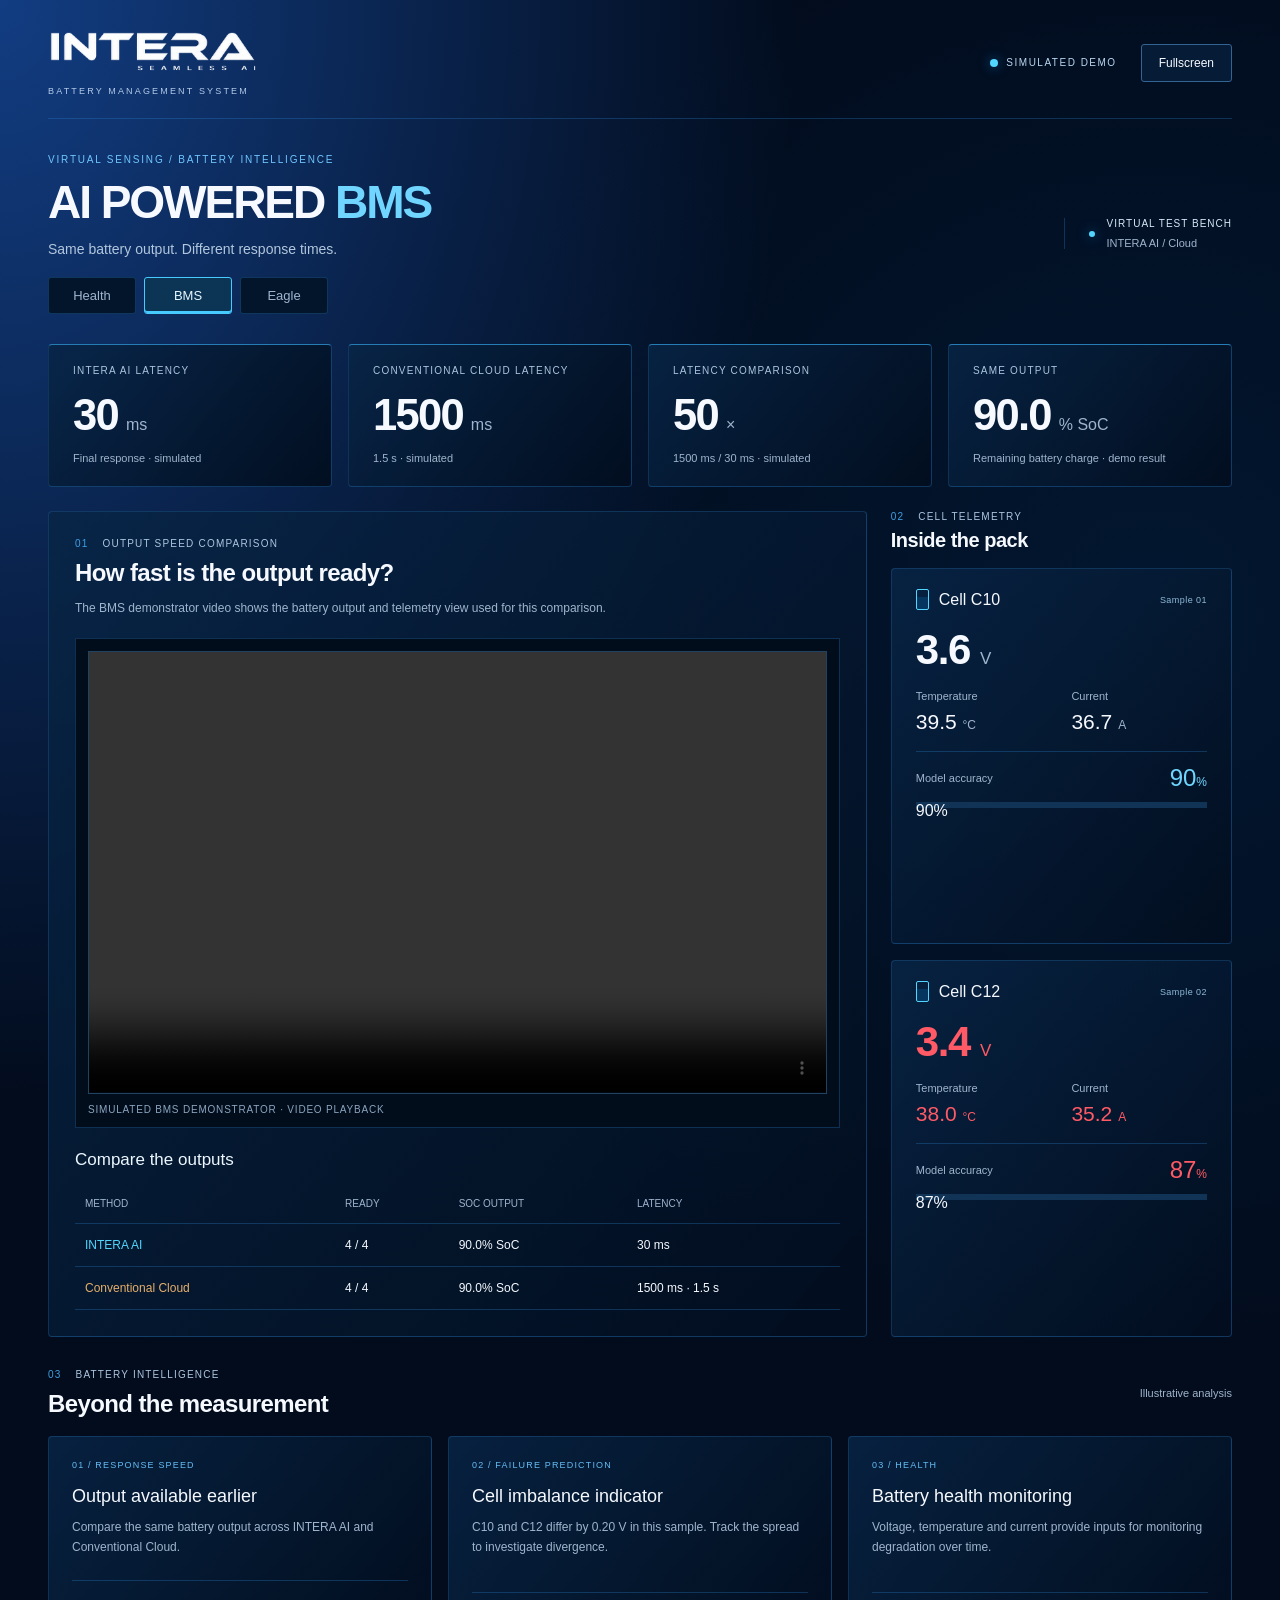
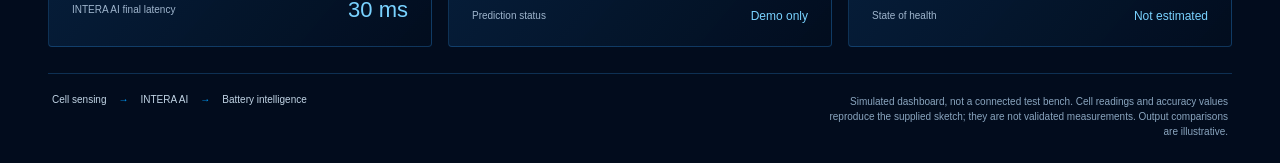
==== commit 3fd29c0a: "Update bms.html" ====
--- a/bms.html
+++ b/bms.html
@@ -18,9 +18,9 @@
       <div class="bench-tag"><span class="status-dot"></span><div>VIRTUAL TEST BENCH<small>INTERA AI / Cloud</small></div></div>
     </section>
     <section class="bms-summary" aria-label="Response time comparison">
-      <article class="card summary-item"><div class="section-label">INTERA AI latency*</div><div class="summary-value">0.20<small>ms</small></div><span class="summary-note">Final response · blue line</span></article>
-      <article class="card summary-item"><div class="section-label">Conventional Cloud latency*</div><div class="summary-value">2000<small>ms</small></div><span class="summary-note">2.0 s · orange line</span></article>
-      <article class="card summary-item"><div class="section-label">Latency comparison*</div><div class="summary-value">10,000<small>×</small></div><span class="summary-note">2000 ms / 0.20 ms · simulated</span></article>
+      <article class="card summary-item"><div class="section-label">INTERA AI latency</div><div class="summary-value">30<small>ms</small></div><span class="summary-note">Final response · simulated</span></article>
+      <article class="card summary-item"><div class="section-label">Conventional Cloud latency</div><div class="summary-value">1500<small>ms</small></div><span class="summary-note">1.5 s · simulated</span></article>
+      <article class="card summary-item"><div class="section-label">Latency comparison</div><div class="summary-value">50<small>×</small></div><span class="summary-note">1500 ms / 30 ms · simulated</span></article>
       <article class="card summary-item"><div class="section-label">Same output</div><div class="summary-value">90.0<small>% SoC</small></div><span class="summary-note">Remaining battery charge · demo result</span></article>
     </section>
     <div class="bms-workspace">
@@ -34,23 +34,23 @@
           </video>
           <figcaption>Simulated BMS demonstrator · video playback</figcaption>
         </figure>
-        <div class="output-table-wrap"><table class="output-table"><caption>Compare the outputs</caption><thead><tr><th scope="col">Method</th><th scope="col">Ready</th><th scope="col">SoC output</th><th scope="col">Latency*</th></tr></thead><tbody>
-          <tr><th scope="row">INTERA AI</th><td>4 / 4</td><td>90.0% SoC</td><td>0.20 ms</td></tr>
-          <tr><th scope="row">Conventional Cloud</th><td>4 / 4</td><td>90.0% SoC</td><td>2000 ms · 2.0 s</td></tr>
+        <div class="output-table-wrap"><table class="output-table"><caption>Compare the outputs</caption><thead><tr><th scope="col">Method</th><th scope="col">Ready</th><th scope="col">SoC output</th><th scope="col">Latency</th></tr></thead><tbody>
+          <tr><th scope="row">INTERA AI</th><td>4 / 4</td><td>90.0% SoC</td><td>30 ms</td></tr>
+          <tr><th scope="row">Conventional Cloud</th><td>4 / 4</td><td>90.0% SoC</td><td>1500 ms · 1.5 s</td></tr>
         </tbody></table></div>
       </section>
       <aside class="cells-column" aria-labelledby="cellsHeading">
         <div class="cells-heading"><div class="section-label"><span class="section-number">02</span> CELL TELEMETRY</div><h2 id="cellsHeading">Inside the pack</h2></div>
-        <article class="card cell-card"><div class="cell-heading"><h3><span class="cell-icon" aria-hidden="true"></span>Cell C10</h3><span class="cell-state">Sample 01</span></div><div class="cell-voltage">3.6 <small>V</small></div><dl class="cell-readings"><div><dt>Temperature</dt><dd>39.5 <small>°C</small></dd></div><div><dt>Current</dt><dd>36.7 <small>A</small></dd></div></dl><div class="accuracy-heading"><span>Model accuracy*</span><strong>90<small>%</small></strong></div><meter min="0" max="100" value="90" aria-label="Cell C10 illustrative model accuracy">90%</meter></article>
-        <article class="card cell-card cell-c12"><div class="cell-heading"><h3><span class="cell-icon" aria-hidden="true"></span>Cell C12</h3><span class="cell-state">Sample 02</span></div><div class="cell-voltage">3.4 <small>V</small></div><dl class="cell-readings"><div><dt>Temperature</dt><dd>38.0 <small>°C</small></dd></div><div><dt>Current</dt><dd>35.2 <small>A</small></dd></div></dl><div class="accuracy-heading"><span>Model accuracy*</span><strong>87<small>%</small></strong></div><meter min="0" max="100" value="87" aria-label="Cell C12 illustrative model accuracy">87%</meter></article>
+        <article class="card cell-card"><div class="cell-heading"><h3><span class="cell-icon" aria-hidden="true"></span>Cell C10</h3><span class="cell-state">Sample 01</span></div><div class="cell-voltage">3.6 <small>V</small></div><dl class="cell-readings"><div><dt>Temperature</dt><dd>39.5 <small>°C</small></dd></div><div><dt>Current</dt><dd>36.7 <small>A</small></dd></div></dl><div class="accuracy-heading"><span>Model accuracy</span><strong>90<small>%</small></strong></div><meter min="0" max="100" value="90" aria-label="Cell C10 illustrative model accuracy">90%</meter></article>
+        <article class="card cell-card cell-c12"><div class="cell-heading"><h3><span class="cell-icon" aria-hidden="true"></span>Cell C12</h3><span class="cell-state">Sample 02</span></div><div class="cell-voltage">3.4 <small>V</small></div><dl class="cell-readings"><div><dt>Temperature</dt><dd>38.0 <small>°C</small></dd></div><div><dt>Current</dt><dd>35.2 <small>A</small></dd></div></dl><div class="accuracy-heading"><span>Model accuracy</span><strong>87<small>%</small></strong></div><meter min="0" max="100" value="87" aria-label="Cell C12 illustrative model accuracy">87%</meter></article>
       </aside>
     </div>
     <section class="insights-section" aria-labelledby="insightsHeading"><div class="insights-heading"><div><div class="section-label"><span class="section-number">03</span> BATTERY INTELLIGENCE</div><h2 id="insightsHeading">Beyond the measurement</h2></div><span class="summary-note">Illustrative analysis</span></div><div class="insights-grid">
-      <article class="card insight-card"><span class="insight-index">01 / RESPONSE SPEED</span><h3>Output available earlier</h3><p>Compare the same battery output across INTERA AI and Conventional Cloud.</p><div class="insight-result"><span>INTERA AI final latency*</span><strong>0.20 ms</strong></div></article>
+      <article class="card insight-card"><span class="insight-index">01 / RESPONSE SPEED</span><h3>Output available earlier</h3><p>Compare the same battery output across INTERA AI and Conventional Cloud.</p><div class="insight-result"><span>INTERA AI final latency</span><strong>30 ms</strong></div></article>
       <article class="card insight-card"><span class="insight-index">02 / FAILURE PREDICTION</span><h3>Cell imbalance indicator</h3><p>C10 and C12 differ by 0.20 V in this sample. Track the spread to investigate divergence.</p><div class="insight-result"><span>Prediction status</span><strong class="text-result">Demo only</strong></div></article>
       <article class="card insight-card"><span class="insight-index">03 / HEALTH</span><h3>Battery health monitoring</h3><p>Voltage, temperature and current provide inputs for monitoring degradation over time.</p><div class="insight-result"><span>State of health</span><strong class="text-result">Not estimated</strong></div></article>
     </div></section>
-    <footer><div class="flow"><span>Cell sensing</span><b>→</b><span>INTERA AI</span><b>→</b><span>Battery intelligence</span></div><small>*Simulated dashboard, not a connected test bench. Cell readings and accuracy values reproduce the supplied sketch; they are not validated measurements. Chart comparisons are illustrative.</small></footer>
+    <footer><div class="flow"><span>Cell sensing</span><b>→</b><span>INTERA AI</span><b>→</b><span>Battery intelligence</span></div><small>Simulated dashboard, not a connected test bench. Cell readings and accuracy values reproduce the supplied sketch; they are not validated measurements. Output comparisons are illustrative.</small></footer>
   </main>
   <script src="bms.js?v=bms-video-v1"></script>
 </body>
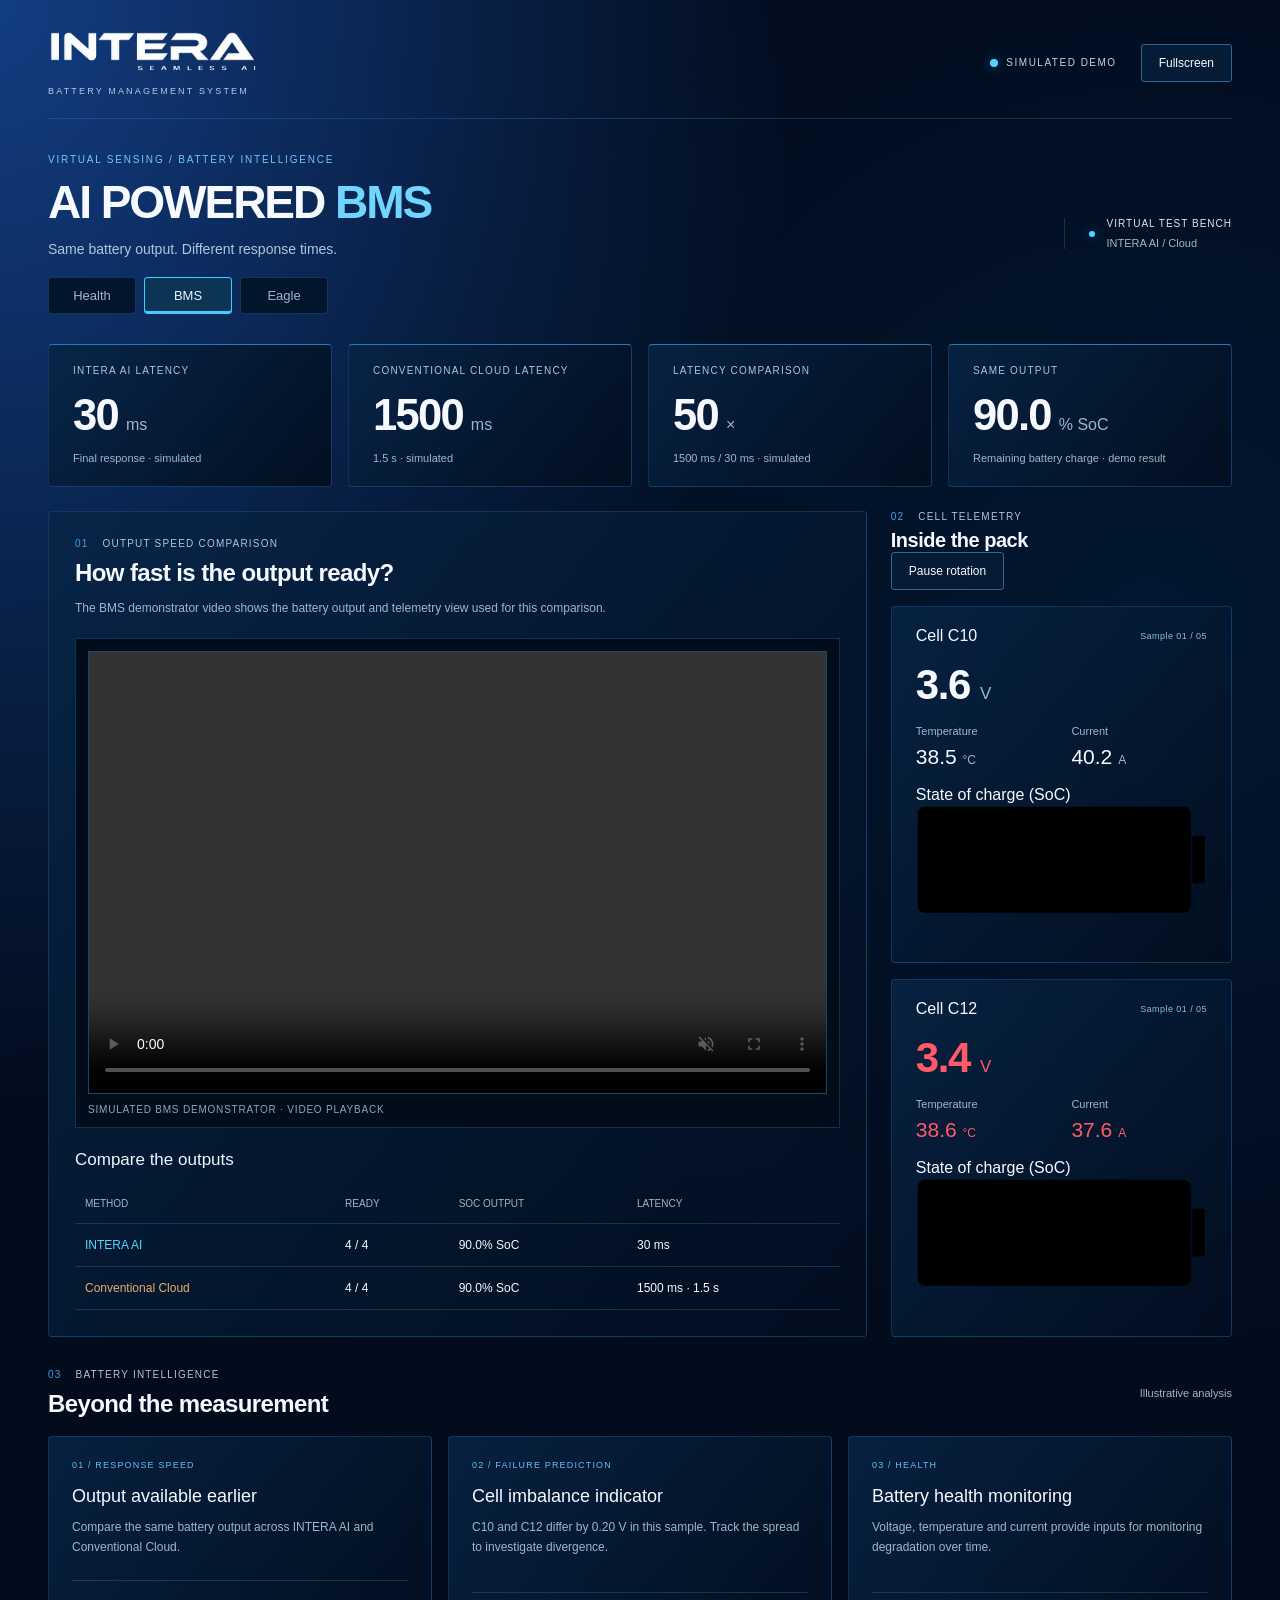
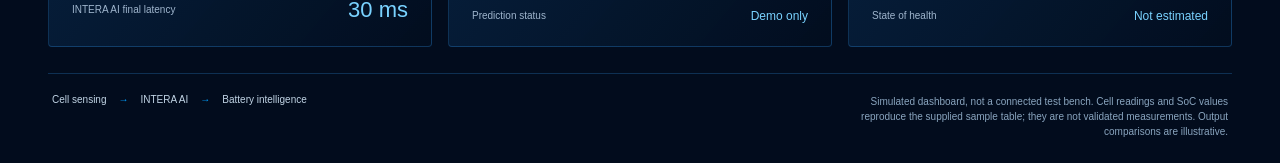
==== commit c13aef2b: "Update bms.html" ====
--- a/bms.html
+++ b/bms.html
@@ -5,7 +5,7 @@
   <meta name="viewport" content="width=device-width, initial-scale=1.0" />
   <title>INTERA · AI Powered BMS</title>
   <link rel="stylesheet" href="styles.css?v=interfaces-v2" />
-  <link rel="stylesheet" href="bms.css?v=bms-video-v1" />
+  <link rel="stylesheet" href="bms.css?v=bms-battery-v4" />
 </head>
 <body class="bms-page">
   <main class="demo-shell">
@@ -40,18 +40,42 @@
         </tbody></table></div>
       </section>
       <aside class="cells-column" aria-labelledby="cellsHeading">
-        <div class="cells-heading"><div class="section-label"><span class="section-number">02</span> CELL TELEMETRY</div><h2 id="cellsHeading">Inside the pack</h2></div>
-        <article class="card cell-card"><div class="cell-heading"><h3><span class="cell-icon" aria-hidden="true"></span>Cell C10</h3><span class="cell-state">Sample 01</span></div><div class="cell-voltage">3.6 <small>V</small></div><dl class="cell-readings"><div><dt>Temperature</dt><dd>39.5 <small>°C</small></dd></div><div><dt>Current</dt><dd>36.7 <small>A</small></dd></div></dl><div class="accuracy-heading"><span>Model accuracy</span><strong>90<small>%</small></strong></div><meter min="0" max="100" value="90" aria-label="Cell C10 illustrative model accuracy">90%</meter></article>
-        <article class="card cell-card cell-c12"><div class="cell-heading"><h3><span class="cell-icon" aria-hidden="true"></span>Cell C12</h3><span class="cell-state">Sample 02</span></div><div class="cell-voltage">3.4 <small>V</small></div><dl class="cell-readings"><div><dt>Temperature</dt><dd>38.0 <small>°C</small></dd></div><div><dt>Current</dt><dd>35.2 <small>A</small></dd></div></dl><div class="accuracy-heading"><span>Model accuracy</span><strong>87<small>%</small></strong></div><meter min="0" max="100" value="87" aria-label="Cell C12 illustrative model accuracy">87%</meter></article>
+        <div class="cells-heading"><div><div class="section-label"><span class="section-number">02</span> CELL TELEMETRY</div><h2 id="cellsHeading">Inside the pack</h2></div><button class="cell-rotation-toggle" id="toggleCellRotation" type="button" aria-pressed="false">Pause rotation</button></div>
+        <article class="card cell-card" aria-label="Cell C10 telemetry">
+          <div class="cell-heading"><h3>Cell C10</h3><span class="cell-state" id="c10Sample">Sample 01 / 05</span></div>
+          <div class="cell-voltage"><span id="c10Voltage">3.6</span> <small>V</small></div>
+          <dl class="cell-readings"><div><dt>Temperature</dt><dd><span id="c10Temperature">38.5</span> <small>°C</small></dd></div><div><dt>Current</dt><dd><span id="c10Current">40.2</span> <small>A</small></dd></div></dl>
+          <div class="soc-heading"><span>State of charge (SoC)</span></div>
+          <svg class="battery-gauge" id="c10Battery" viewBox="0 0 256 98" role="progressbar" aria-label="Cell C10 state of charge" aria-valuemin="0" aria-valuemax="100" aria-valuenow="64.3">
+            <rect class="battery-shell" x="1.5" y="2.5" width="240" height="93" rx="6" />
+            <rect class="battery-terminal" x="243" y="28" width="11" height="42" rx="2" />
+            <rect class="battery-well" x="8" y="12" width="226" height="74" rx="3" />
+            <rect class="battery-level" id="c10BatteryLevel" x="8" y="12" width="226" height="74" rx="3" style="transform: scaleX(.643)" />
+            <text class="battery-value" id="c10Soc" x="121" y="49" aria-hidden="true">64.3%</text>
+          </svg>
+        </article>
+        <article class="card cell-card cell-c12" aria-label="Cell C12 telemetry">
+          <div class="cell-heading"><h3>Cell C12</h3><span class="cell-state" id="c12Sample">Sample 01 / 05</span></div>
+          <div class="cell-voltage"><span id="c12Voltage">3.4</span> <small>V</small></div>
+          <dl class="cell-readings"><div><dt>Temperature</dt><dd><span id="c12Temperature">38.6</span> <small>°C</small></dd></div><div><dt>Current</dt><dd><span id="c12Current">37.6</span> <small>A</small></dd></div></dl>
+          <div class="soc-heading"><span>State of charge (SoC)</span></div>
+          <svg class="battery-gauge" id="c12Battery" viewBox="0 0 256 98" role="progressbar" aria-label="Cell C12 state of charge" aria-valuemin="0" aria-valuemax="100" aria-valuenow="59.3">
+            <rect class="battery-shell" x="1.5" y="2.5" width="240" height="93" rx="6" />
+            <rect class="battery-terminal" x="243" y="28" width="11" height="42" rx="2" />
+            <rect class="battery-well" x="8" y="12" width="226" height="74" rx="3" />
+            <rect class="battery-level" id="c12BatteryLevel" x="8" y="12" width="226" height="74" rx="3" style="transform: scaleX(.593)" />
+            <text class="battery-value" id="c12Soc" x="121" y="49" aria-hidden="true">59.3%</text>
+          </svg>
+        </article>
       </aside>
     </div>
     <section class="insights-section" aria-labelledby="insightsHeading"><div class="insights-heading"><div><div class="section-label"><span class="section-number">03</span> BATTERY INTELLIGENCE</div><h2 id="insightsHeading">Beyond the measurement</h2></div><span class="summary-note">Illustrative analysis</span></div><div class="insights-grid">
       <article class="card insight-card"><span class="insight-index">01 / RESPONSE SPEED</span><h3>Output available earlier</h3><p>Compare the same battery output across INTERA AI and Conventional Cloud.</p><div class="insight-result"><span>INTERA AI final latency</span><strong>30 ms</strong></div></article>
-      <article class="card insight-card"><span class="insight-index">02 / FAILURE PREDICTION</span><h3>Cell imbalance indicator</h3><p>C10 and C12 differ by 0.20 V in this sample. Track the spread to investigate divergence.</p><div class="insight-result"><span>Prediction status</span><strong class="text-result">Demo only</strong></div></article>
+      <article class="card insight-card"><span class="insight-index">02 / FAILURE PREDICTION</span><h3>Cell imbalance indicator</h3><p>C10 and C12 differ by <span id="cellSpread">0.20 V</span> in this sample. Track the spread to investigate divergence.</p><div class="insight-result"><span>Prediction status</span><strong class="text-result">Demo only</strong></div></article>
       <article class="card insight-card"><span class="insight-index">03 / HEALTH</span><h3>Battery health monitoring</h3><p>Voltage, temperature and current provide inputs for monitoring degradation over time.</p><div class="insight-result"><span>State of health</span><strong class="text-result">Not estimated</strong></div></article>
     </div></section>
-    <footer><div class="flow"><span>Cell sensing</span><b>→</b><span>INTERA AI</span><b>→</b><span>Battery intelligence</span></div><small>Simulated dashboard, not a connected test bench. Cell readings and accuracy values reproduce the supplied sketch; they are not validated measurements. Output comparisons are illustrative.</small></footer>
+    <footer><div class="flow"><span>Cell sensing</span><b>→</b><span>INTERA AI</span><b>→</b><span>Battery intelligence</span></div><small>Simulated dashboard, not a connected test bench. Cell readings and SoC values reproduce the supplied sample table; they are not validated measurements. Output comparisons are illustrative.</small></footer>
   </main>
-  <script src="bms.js?v=bms-video-v1"></script>
+  <script src="bms.js?v=bms-battery-v3"></script>
 </body>
 </html>
--- a/styles.css
+++ b/styles.css
@@ -559,7 +559,11 @@
 .metric-value small { font-size: 13px; margin-left: 3px; letter-spacing: 0; }
 .wave { bottom: 17px; height: 55px; filter: drop-shadow(0 0 5px #00aaff66); }
 .quality-track { margin-top: 36px; height: 5px; background: #103356; border-radius: 0; }
-.quality-bar { border-radius: 0; box-shadow: 0 0 12px #009fff66; }
+.quality-bar { border-radius: 0; background: linear-gradient(90deg, #446480, #91aec8); box-shadow: none; }
+#qualityBar { width: 0; transition: none; }
+.metric-value > span { transition: color .2s ease; }
+.metric-value > span.signal-excellent { color: #52d6ff; }
+.quality-bar.signal-excellent { background: linear-gradient(90deg, #087bdb, #52d6ff); box-shadow: 0 0 12px #009fff66; }
 .comparison { padding: 0; background: none; border: 0; border-radius: 0; }
 .comparison-heading { margin-bottom: 18px; gap: 16px; align-items: flex-end; }
 .comparison-heading h2 { text-transform: uppercase; font-size: 30px; letter-spacing: -.025em; margin: 9px 0 0; }
@@ -839,7 +843,7 @@
 
 .inference-metrics {
   display: grid;
-  grid-template-columns: 1fr auto;
+  grid-template-columns: 1fr;
   align-items: end;
   gap: 4px 12px;
   border-top: 1px solid rgba(89, 161, 213, .24);
@@ -860,24 +864,12 @@
   letter-spacing: .1em;
 }
 
-.inference-metrics b {
-  grid-column: 2;
-  grid-row: 1 / span 2;
-  color: #54d3ff;
-  font-size: 25px;
-  font-variant-numeric: tabular-nums;
-}
-
-.cloud-panel .inference-metrics b { color: #c1d7eb; }
-
 .load-panel {
   grid-column: 3;
   min-height: 220px;
-  padding: 18px 20px 15px;
-  display: grid;
-  grid-template-columns: 1fr 72px;
-  grid-template-rows: auto 1fr auto;
-  align-items: center;
+  padding: 20px;
+  display: flex;
+  flex-direction: column;
   overflow: hidden;
 }
 
@@ -886,58 +878,23 @@
 .edge-load .panel-kicker { color: #54c9ff; }
 
 .load-card-header {
-  grid-column: 1 / -1;
   display: flex;
   align-items: baseline;
   justify-content: space-between;
 }
 
-.load-card-header strong {
-  color: #54d3ff;
-  font-size: 23px;
-  font-variant-numeric: tabular-nums;
-}
-
-.cloud-load .load-card-header strong { color: #c1d7eb; }
-
-.vertical-load {
-  grid-column: 1;
-  grid-row: 2;
-  justify-self: center;
-  align-self: stretch;
-  width: 32px;
-  min-height: 132px;
-  margin: 12px 0 8px;
-  display: flex;
-  align-items: flex-end;
-  border: 1px solid #286690;
-  background: #03182e;
-  overflow: hidden;
-}
-
-.vertical-load-fill {
+.load-panel .metric-name { margin-top: 14px; }
+.load-panel .metric-value {
   width: 100%;
-  height: 0;
-  background: linear-gradient(0deg, #087bdb, #52d6ff);
-  box-shadow: 0 0 16px #009fff99;
-  transition: height .08s linear;
-}
-
-.cloud-load .vertical-load { border-color: #36536e; }
-.cloud-load .vertical-load-fill { background: linear-gradient(0deg, #396588, #97bcd9); box-shadow: none; }
-
-.load-caption {
-  grid-column: 2;
-  grid-row: 2;
-  align-self: center;
-  color: #8eacca;
-  font-size: 10px;
-  line-height: 1.3;
-  text-transform: uppercase;
-  letter-spacing: .11em;
-  writing-mode: vertical-rl;
-  transform: rotate(180deg);
-}
+  margin: auto 0;
+  text-align: center;
+  font-size: clamp(68px, 6vw, 82px);
+  font-weight: 700;
+}
+.load-panel .metric-value small { font-size: 22px; }
+.load-panel .metric-value > span.signal-excellent + small { color: #52d6ff; }
+.load-panel .quality-track { width: 100%; margin-top: 0; margin-bottom: 13px; }
+.load-panel .quality-bar { width: 0; transition: none; }
 
 @media (max-width: 1100px) {
   .comparison-grid {
@@ -1006,38 +963,6 @@
   50% { opacity: 1; transform: translateY(-50%) translateX(4px); }
 }
 
-.horizontal-load {
-  grid-column: 1 / -1;
-  grid-row: 2;
-  align-self: center;
-  width: 100%;
-  height: 28px;
-  margin: 18px 0 14px;
-  border: 1px solid #286690;
-  background: #03182e;
-  overflow: hidden;
-}
-
-.horizontal-load-fill {
-  width: 0;
-  height: 100%;
-  background: linear-gradient(90deg, #087bdb, #52d6ff);
-  box-shadow: 0 0 16px #009fff99;
-  transition: width .08s linear;
-}
-
-.cloud-load .horizontal-load { border-color: #36536e; }
-.cloud-load .horizontal-load-fill { background: linear-gradient(90deg, #396588, #97bcd9); box-shadow: none; }
-
-.load-panel .load-caption {
-  grid-column: 1 / -1;
-  grid-row: 3;
-  align-self: end;
-  writing-mode: initial;
-  transform: none;
-  text-align: center;
-}
-
 @media (max-width: 760px) {
   .inference-panel::before,
   .inference-panel::after { display: none; }
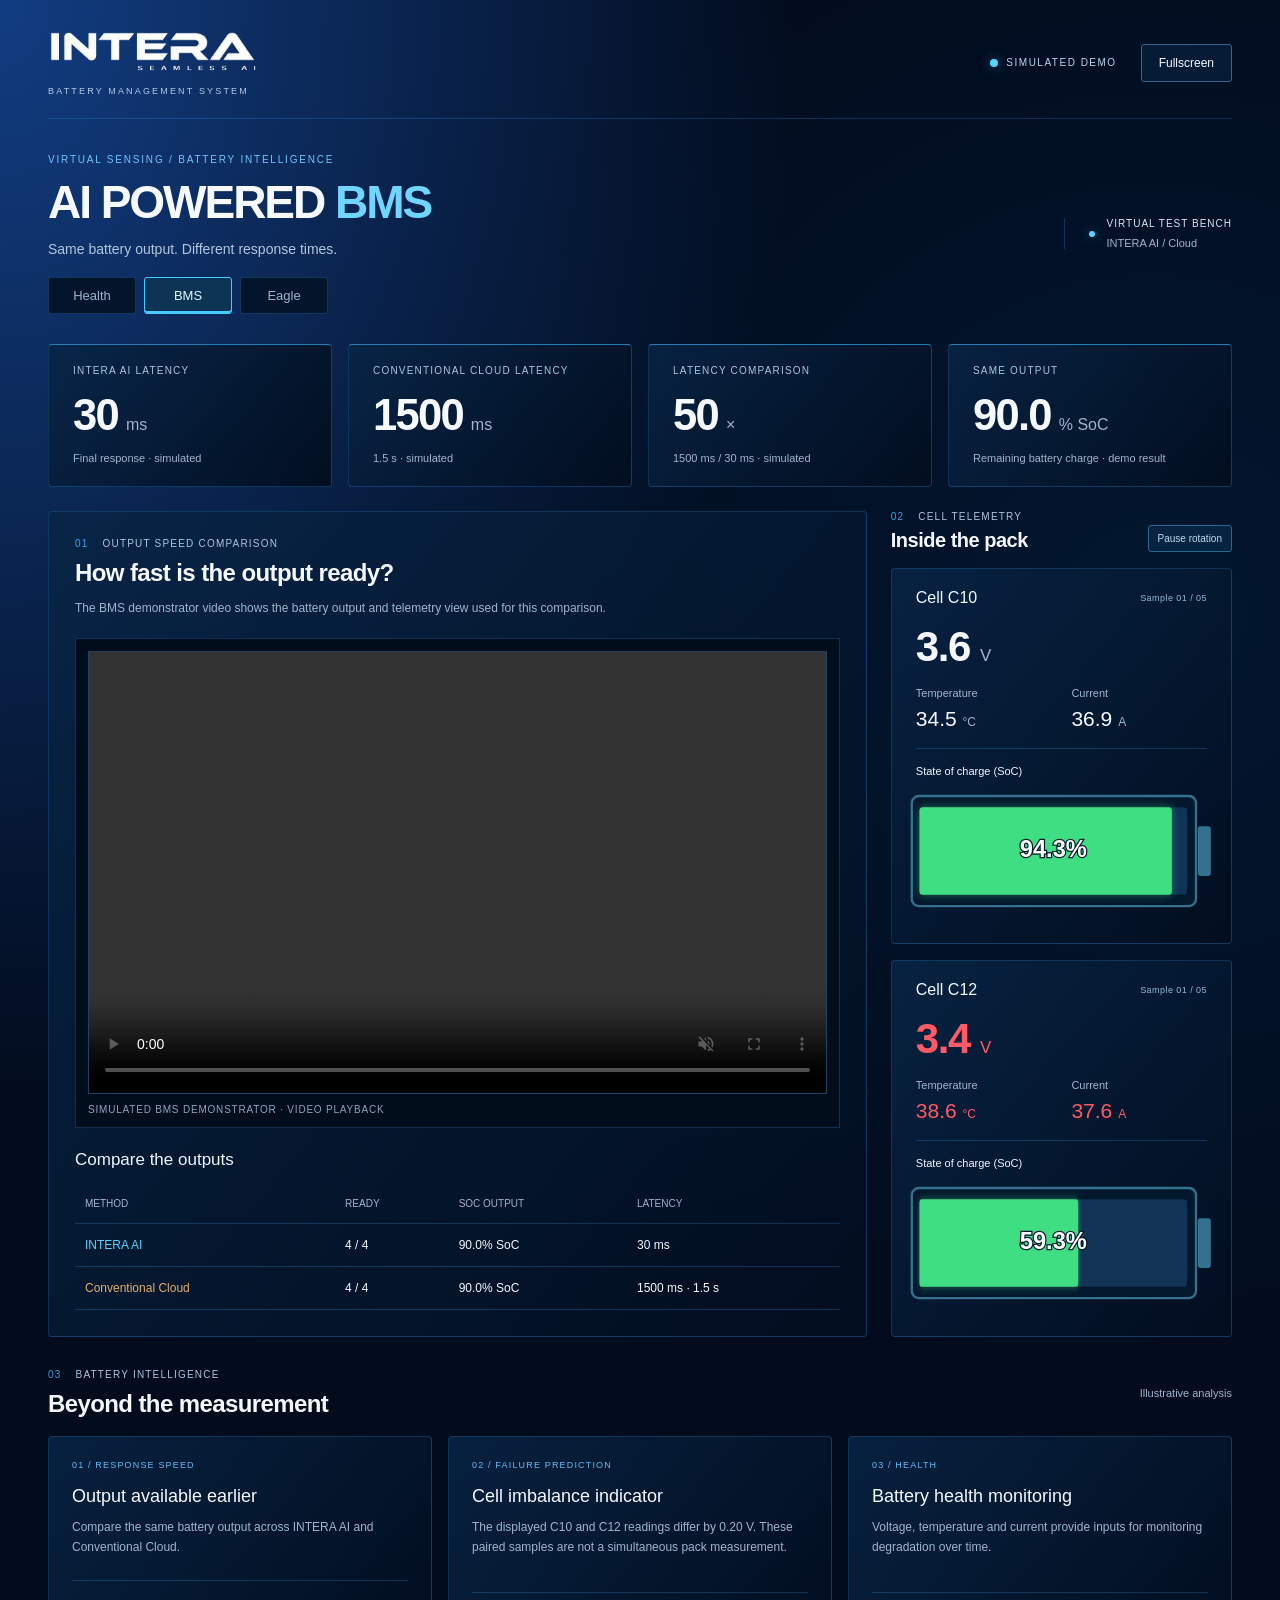
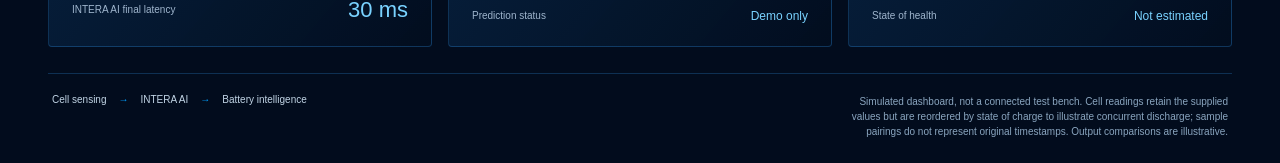
==== commit 898e552f: "Update bms.html" ====
--- a/bms.html
+++ b/bms.html
@@ -44,14 +44,14 @@
         <article class="card cell-card" aria-label="Cell C10 telemetry">
           <div class="cell-heading"><h3>Cell C10</h3><span class="cell-state" id="c10Sample">Sample 01 / 05</span></div>
           <div class="cell-voltage"><span id="c10Voltage">3.6</span> <small>V</small></div>
-          <dl class="cell-readings"><div><dt>Temperature</dt><dd><span id="c10Temperature">38.5</span> <small>°C</small></dd></div><div><dt>Current</dt><dd><span id="c10Current">40.2</span> <small>A</small></dd></div></dl>
+          <dl class="cell-readings"><div><dt>Temperature</dt><dd><span id="c10Temperature">34.5</span> <small>°C</small></dd></div><div><dt>Current</dt><dd><span id="c10Current">36.9</span> <small>A</small></dd></div></dl>
           <div class="soc-heading"><span>State of charge (SoC)</span></div>
-          <svg class="battery-gauge" id="c10Battery" viewBox="0 0 256 98" role="progressbar" aria-label="Cell C10 state of charge" aria-valuemin="0" aria-valuemax="100" aria-valuenow="64.3">
+          <svg class="battery-gauge" id="c10Battery" viewBox="0 0 256 98" role="progressbar" aria-label="Cell C10 state of charge" aria-valuemin="0" aria-valuemax="100" aria-valuenow="94.3">
             <rect class="battery-shell" x="1.5" y="2.5" width="240" height="93" rx="6" />
             <rect class="battery-terminal" x="243" y="28" width="11" height="42" rx="2" />
             <rect class="battery-well" x="8" y="12" width="226" height="74" rx="3" />
-            <rect class="battery-level" id="c10BatteryLevel" x="8" y="12" width="226" height="74" rx="3" style="transform: scaleX(.643)" />
-            <text class="battery-value" id="c10Soc" x="121" y="49" aria-hidden="true">64.3%</text>
+            <rect class="battery-level" id="c10BatteryLevel" x="8" y="12" width="226" height="74" rx="3" style="transform: scaleX(.943)" />
+            <text class="battery-value" id="c10Soc" x="121" y="49" aria-hidden="true">94.3%</text>
           </svg>
         </article>
         <article class="card cell-card cell-c12" aria-label="Cell C12 telemetry">
@@ -71,11 +71,11 @@
     </div>
     <section class="insights-section" aria-labelledby="insightsHeading"><div class="insights-heading"><div><div class="section-label"><span class="section-number">03</span> BATTERY INTELLIGENCE</div><h2 id="insightsHeading">Beyond the measurement</h2></div><span class="summary-note">Illustrative analysis</span></div><div class="insights-grid">
       <article class="card insight-card"><span class="insight-index">01 / RESPONSE SPEED</span><h3>Output available earlier</h3><p>Compare the same battery output across INTERA AI and Conventional Cloud.</p><div class="insight-result"><span>INTERA AI final latency</span><strong>30 ms</strong></div></article>
-      <article class="card insight-card"><span class="insight-index">02 / FAILURE PREDICTION</span><h3>Cell imbalance indicator</h3><p>C10 and C12 differ by <span id="cellSpread">0.20 V</span> in this sample. Track the spread to investigate divergence.</p><div class="insight-result"><span>Prediction status</span><strong class="text-result">Demo only</strong></div></article>
+      <article class="card insight-card"><span class="insight-index">02 / FAILURE PREDICTION</span><h3>Cell imbalance indicator</h3><p>The displayed C10 and C12 readings differ by <span id="cellSpread">0.20 V</span>. These paired samples are not a simultaneous pack measurement.</p><div class="insight-result"><span>Prediction status</span><strong class="text-result">Demo only</strong></div></article>
       <article class="card insight-card"><span class="insight-index">03 / HEALTH</span><h3>Battery health monitoring</h3><p>Voltage, temperature and current provide inputs for monitoring degradation over time.</p><div class="insight-result"><span>State of health</span><strong class="text-result">Not estimated</strong></div></article>
     </div></section>
-    <footer><div class="flow"><span>Cell sensing</span><b>→</b><span>INTERA AI</span><b>→</b><span>Battery intelligence</span></div><small>Simulated dashboard, not a connected test bench. Cell readings and SoC values reproduce the supplied sample table; they are not validated measurements. Output comparisons are illustrative.</small></footer>
+    <footer><div class="flow"><span>Cell sensing</span><b>→</b><span>INTERA AI</span><b>→</b><span>Battery intelligence</span></div><small>Simulated dashboard, not a connected test bench. Cell readings retain the supplied values but are reordered by state of charge to illustrate concurrent discharge; sample pairings do not represent original timestamps. Output comparisons are illustrative.</small></footer>
   </main>
-  <script src="bms.js?v=bms-battery-v3"></script>
+  <script src="bms.js?v=bms-discharge-v1"></script>
 </body>
 </html>
--- a/bms.css
+++ b/bms.css
@@ -36,12 +36,14 @@
 .chart-readings strong { font-size: 24px; color: #d9f3ff; font-weight: 500; font-variant-numeric: tabular-nums; }
 .chart-note { font-size: 10px; line-height: 1.5; margin: 18px 0 0; color: #8aa5bf; }
 .cells-column { display: flex; flex-direction: column; gap: 16px; }
+.cells-heading { display: flex; justify-content: space-between; align-items: end; gap: 12px; }
 .cells-heading h2 { font-size: 20px; margin-top: 7px; }
+.cell-rotation-toggle { flex: none; padding: 7px 9px; border: 1px solid #286690; border-radius: 3px; background: #06233f; color: #b9dbf2; font: inherit; font-size: 10px; cursor: pointer; }
+.cell-rotation-toggle:hover, .cell-rotation-toggle:focus-visible { border-color: #52d6ff; color: #fff; }
 .cell-card { flex: 1; padding: 20px 24px; position: relative; }
 .cell-heading, .cell-heading h3 { display: flex; align-items: center; gap: 10px; }
 .cell-heading { justify-content: space-between; }
 .cell-heading h3 { font-size: 16px; font-weight: 500; margin: 0; }
-.cell-icon { display: inline-block; width: 13px; height: 21px; border: 1px solid #52d6ff; border-radius: 2px; box-shadow: inset 0 -12px #008ddf33; }
 .cell-state { font-size: 9px; color: #8fbbd9; letter-spacing: .05em; }
 .cell-voltage { font-size: 42px; font-weight: 600; letter-spacing: -.035em; margin: 16px 0; }
 .cell-voltage small { font-size: 17px; font-weight: 400; color: var(--muted); }
@@ -50,14 +52,15 @@
 .cell-readings dt { color: var(--muted); font-size: 11px; margin-bottom: 8px; }
 .cell-readings dd { margin: 0; font-size: 21px; font-variant-numeric: tabular-nums; }
 .cell-readings small { color: var(--muted); font-size: 12px; }
-.accuracy-heading { border-top: 1px solid var(--line); padding-top: 12px; display: flex; justify-content: space-between; align-items: center; }
-.accuracy-heading span { color: var(--muted); font-size: 11px; }
-.accuracy-heading strong { color: #70d6ff; font-size: 24px; font-weight: 500; }
-.accuracy-heading small { font-size: 12px; }
-.cell-card meter { display: block; width: 100%; height: 6px; margin-top: 10px; appearance: none; background: #103356; border: 0; }
-.cell-card meter::-webkit-meter-bar { background: #103356; border: 0; border-radius: 0; }
-.cell-card meter::-webkit-meter-optimum-value { background: #39baff; }
-.cell-card meter::-moz-meter-bar { background: #39baff; }
+.soc-heading { border-top: 1px solid var(--line); padding-top: 12px; }
+.soc-heading > span { color: #f2f8ff; font-size: 11px; }
+.battery-gauge { display: block; width: calc(100% + 12px); height: auto; margin: 14px -6px 0; overflow: visible; }
+.battery-shell { fill: #04182d; stroke: #35718e; stroke-width: 2; }
+.battery-terminal { fill: #35718e; }
+.battery-well { fill: #103356; }
+.battery-level { fill: #40de83; filter: drop-shadow(0 0 4px #28d97977); transform-box: fill-box; transform-origin: left center; transition: transform .9s ease-in-out; }
+.battery-value { fill: #fff; stroke: #04182d; stroke-width: 2px; paint-order: stroke fill; font-size: 20px; font-weight: 700; font-variant-numeric: tabular-nums; text-anchor: middle; dominant-baseline: middle; pointer-events: none; }
+@media (prefers-reduced-motion: reduce) { .battery-level { transition: none; } }
 .insights-section { margin-top: 32px; }
 .insights-heading { margin-bottom: 18px; }
 .insights-grid { display: grid; grid-template-columns: repeat(3,1fr); gap: 16px; }
@@ -82,9 +85,7 @@
 .cell-c12 .cell-voltage,
 .cell-c12 .cell-voltage small,
 .cell-c12 .cell-readings dd,
-.cell-c12 .cell-readings small,
-.cell-c12 .accuracy-heading strong,
-.cell-c12 .accuracy-heading small { color: #ff5a65; }
+.cell-c12 .cell-readings small { color: #ff5a65; }
 .output-table-wrap { overflow-x: auto; margin-top: 22px; }
 .output-table { width: 100%; border-collapse: collapse; font-size: 12px; text-align: left; }
 .output-table caption { text-align: left; color: #edf7ff; font-size: 17px; margin-bottom: 14px; }
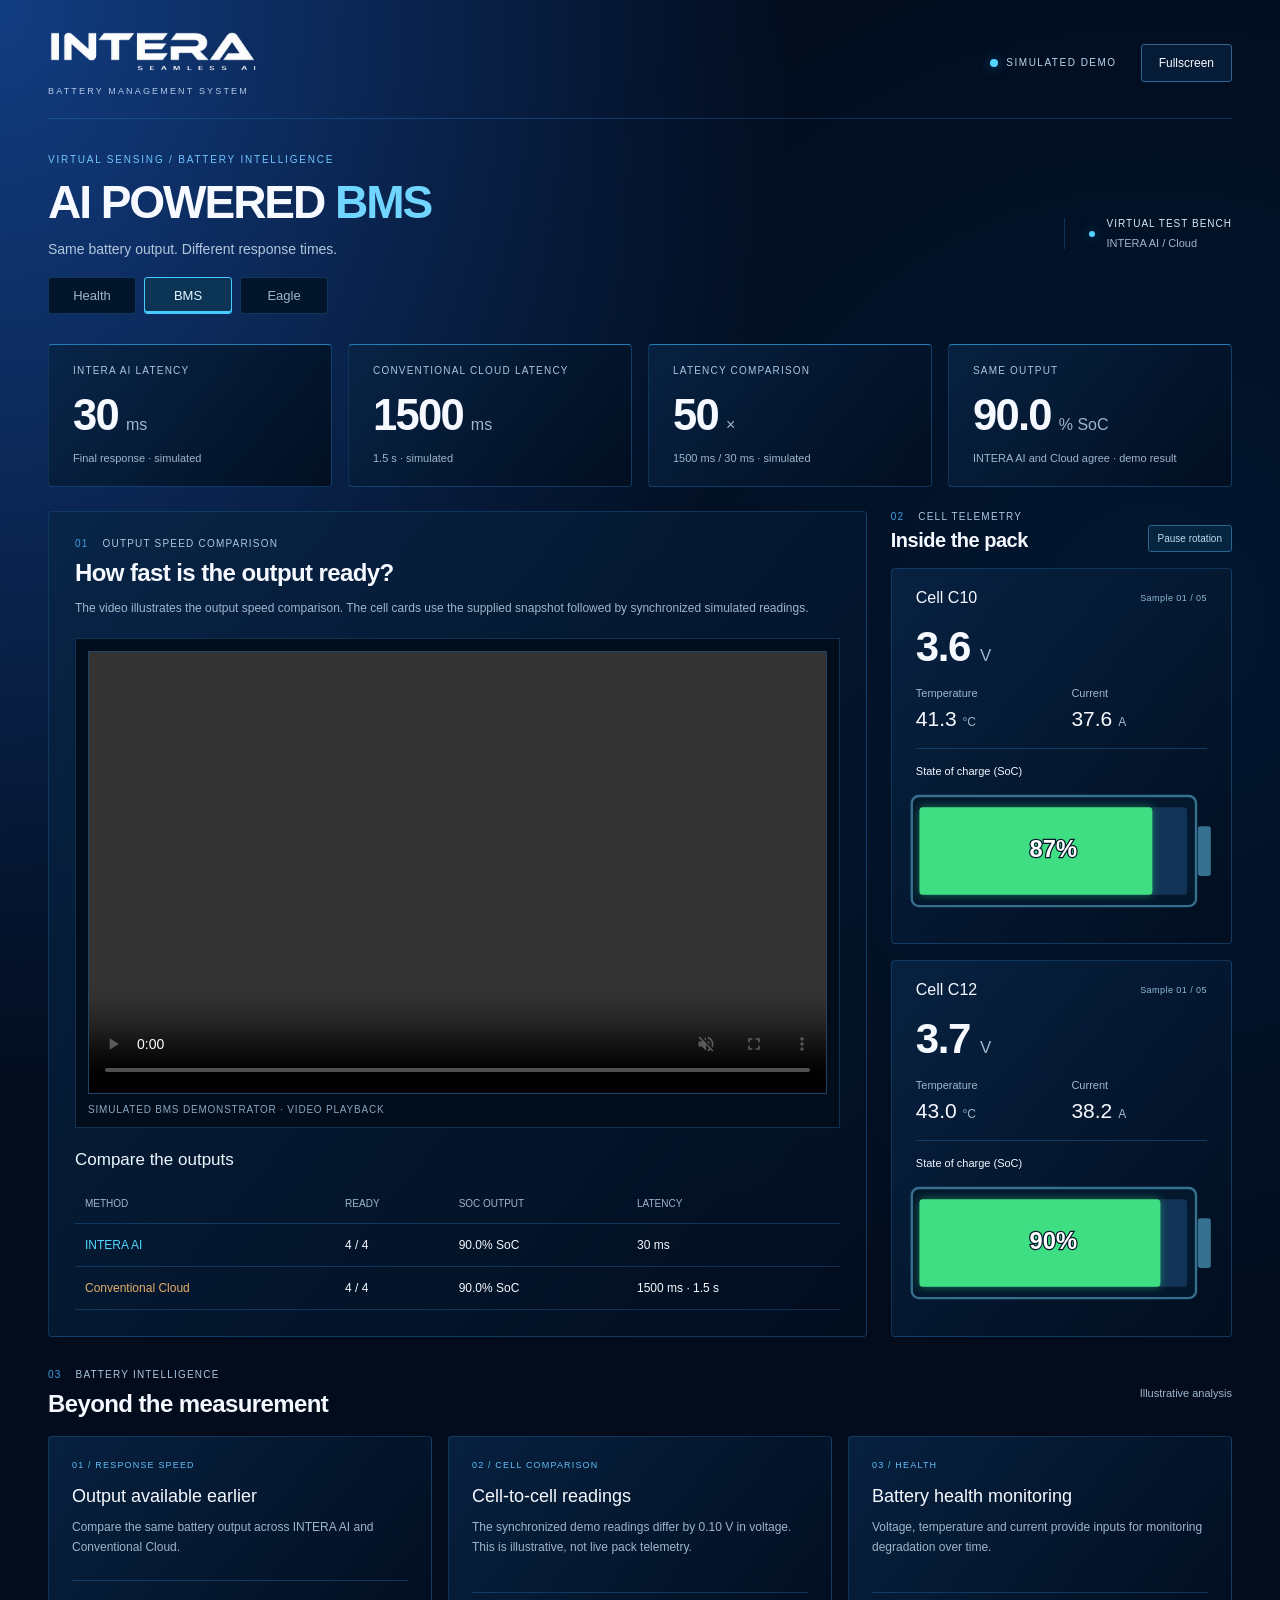
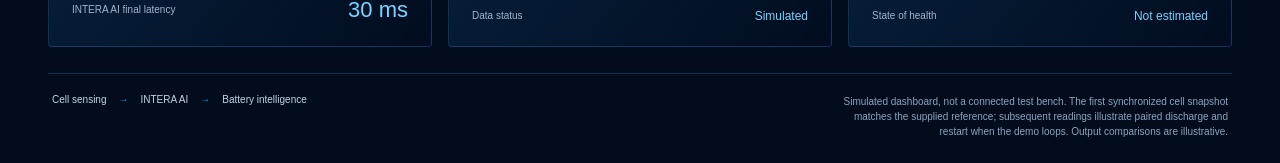
==== commit ad6570f8: "Update bms.html" ====
--- a/bms.html
+++ b/bms.html
@@ -5,7 +5,7 @@
   <meta name="viewport" content="width=device-width, initial-scale=1.0" />
   <title>INTERA · AI Powered BMS</title>
   <link rel="stylesheet" href="styles.css?v=interfaces-v2" />
-  <link rel="stylesheet" href="bms.css?v=bms-battery-v4" />
+  <link rel="stylesheet" href="bms.css?v=bms-cells-v2" />
 </head>
 <body class="bms-page">
   <main class="demo-shell">
@@ -21,12 +21,12 @@
       <article class="card summary-item"><div class="section-label">INTERA AI latency</div><div class="summary-value">30<small>ms</small></div><span class="summary-note">Final response · simulated</span></article>
       <article class="card summary-item"><div class="section-label">Conventional Cloud latency</div><div class="summary-value">1500<small>ms</small></div><span class="summary-note">1.5 s · simulated</span></article>
       <article class="card summary-item"><div class="section-label">Latency comparison</div><div class="summary-value">50<small>×</small></div><span class="summary-note">1500 ms / 30 ms · simulated</span></article>
-      <article class="card summary-item"><div class="section-label">Same output</div><div class="summary-value">90.0<small>% SoC</small></div><span class="summary-note">Remaining battery charge · demo result</span></article>
+      <article class="card summary-item"><div class="section-label">Same output</div><div class="summary-value">90.0<small>% SoC</small></div><span class="summary-note">INTERA AI and Cloud agree · demo result</span></article>
     </section>
     <div class="bms-workspace">
       <section class="card chart-panel" aria-labelledby="speedHeading">
         <div class="chart-heading"><div><div class="section-label"><span class="section-number">01</span> OUTPUT SPEED COMPARISON</div><h2 id="speedHeading">How fast is the output ready?</h2></div></div>
-        <p class="panel-description">The BMS demonstrator video shows the battery output and telemetry view used for this comparison.</p>
+        <p class="panel-description">The video illustrates the output speed comparison. The cell cards use the supplied snapshot followed by synchronized simulated readings.</p>
         <figure class="bms-video-frame">
           <video id="bmsDemoVideo" class="bms-demo-video" autoplay loop muted playsinline controls preload="metadata" aria-label="BMS demonstrator video showing battery output and telemetry">
             <source src="demo_bms.mp4" type="video/mp4" />
@@ -44,38 +44,38 @@
         <article class="card cell-card" aria-label="Cell C10 telemetry">
           <div class="cell-heading"><h3>Cell C10</h3><span class="cell-state" id="c10Sample">Sample 01 / 05</span></div>
           <div class="cell-voltage"><span id="c10Voltage">3.6</span> <small>V</small></div>
-          <dl class="cell-readings"><div><dt>Temperature</dt><dd><span id="c10Temperature">34.5</span> <small>°C</small></dd></div><div><dt>Current</dt><dd><span id="c10Current">36.9</span> <small>A</small></dd></div></dl>
+          <dl class="cell-readings"><div><dt>Temperature</dt><dd><span id="c10Temperature">41.3</span> <small>°C</small></dd></div><div><dt>Current</dt><dd><span id="c10Current">37.6</span> <small>A</small></dd></div></dl>
           <div class="soc-heading"><span>State of charge (SoC)</span></div>
-          <svg class="battery-gauge" id="c10Battery" viewBox="0 0 256 98" role="progressbar" aria-label="Cell C10 state of charge" aria-valuemin="0" aria-valuemax="100" aria-valuenow="94.3">
+          <svg class="battery-gauge" id="c10Battery" viewBox="0 0 256 98" role="progressbar" aria-label="Cell C10 state of charge" aria-valuemin="0" aria-valuemax="100" aria-valuenow="87">
             <rect class="battery-shell" x="1.5" y="2.5" width="240" height="93" rx="6" />
             <rect class="battery-terminal" x="243" y="28" width="11" height="42" rx="2" />
             <rect class="battery-well" x="8" y="12" width="226" height="74" rx="3" />
-            <rect class="battery-level" id="c10BatteryLevel" x="8" y="12" width="226" height="74" rx="3" style="transform: scaleX(.943)" />
-            <text class="battery-value" id="c10Soc" x="121" y="49" aria-hidden="true">94.3%</text>
+            <rect class="battery-level" id="c10BatteryLevel" x="8" y="12" width="226" height="74" rx="3" style="transform: scaleX(.87)" />
+            <text class="battery-value" id="c10Soc" x="121" y="49" aria-hidden="true">87%</text>
           </svg>
         </article>
-        <article class="card cell-card cell-c12" aria-label="Cell C12 telemetry">
+        <article class="card cell-card" aria-label="Cell C12 telemetry">
           <div class="cell-heading"><h3>Cell C12</h3><span class="cell-state" id="c12Sample">Sample 01 / 05</span></div>
-          <div class="cell-voltage"><span id="c12Voltage">3.4</span> <small>V</small></div>
-          <dl class="cell-readings"><div><dt>Temperature</dt><dd><span id="c12Temperature">38.6</span> <small>°C</small></dd></div><div><dt>Current</dt><dd><span id="c12Current">37.6</span> <small>A</small></dd></div></dl>
+          <div class="cell-voltage"><span id="c12Voltage">3.7</span> <small>V</small></div>
+          <dl class="cell-readings"><div><dt>Temperature</dt><dd><span id="c12Temperature">43.0</span> <small>°C</small></dd></div><div><dt>Current</dt><dd><span id="c12Current">38.2</span> <small>A</small></dd></div></dl>
           <div class="soc-heading"><span>State of charge (SoC)</span></div>
-          <svg class="battery-gauge" id="c12Battery" viewBox="0 0 256 98" role="progressbar" aria-label="Cell C12 state of charge" aria-valuemin="0" aria-valuemax="100" aria-valuenow="59.3">
+          <svg class="battery-gauge" id="c12Battery" viewBox="0 0 256 98" role="progressbar" aria-label="Cell C12 state of charge" aria-valuemin="0" aria-valuemax="100" aria-valuenow="90">
             <rect class="battery-shell" x="1.5" y="2.5" width="240" height="93" rx="6" />
             <rect class="battery-terminal" x="243" y="28" width="11" height="42" rx="2" />
             <rect class="battery-well" x="8" y="12" width="226" height="74" rx="3" />
-            <rect class="battery-level" id="c12BatteryLevel" x="8" y="12" width="226" height="74" rx="3" style="transform: scaleX(.593)" />
-            <text class="battery-value" id="c12Soc" x="121" y="49" aria-hidden="true">59.3%</text>
+            <rect class="battery-level" id="c12BatteryLevel" x="8" y="12" width="226" height="74" rx="3" style="transform: scaleX(.90)" />
+            <text class="battery-value" id="c12Soc" x="121" y="49" aria-hidden="true">90%</text>
           </svg>
         </article>
       </aside>
     </div>
     <section class="insights-section" aria-labelledby="insightsHeading"><div class="insights-heading"><div><div class="section-label"><span class="section-number">03</span> BATTERY INTELLIGENCE</div><h2 id="insightsHeading">Beyond the measurement</h2></div><span class="summary-note">Illustrative analysis</span></div><div class="insights-grid">
       <article class="card insight-card"><span class="insight-index">01 / RESPONSE SPEED</span><h3>Output available earlier</h3><p>Compare the same battery output across INTERA AI and Conventional Cloud.</p><div class="insight-result"><span>INTERA AI final latency</span><strong>30 ms</strong></div></article>
-      <article class="card insight-card"><span class="insight-index">02 / FAILURE PREDICTION</span><h3>Cell imbalance indicator</h3><p>The displayed C10 and C12 readings differ by <span id="cellSpread">0.20 V</span>. These paired samples are not a simultaneous pack measurement.</p><div class="insight-result"><span>Prediction status</span><strong class="text-result">Demo only</strong></div></article>
+      <article class="card insight-card"><span class="insight-index">02 / CELL COMPARISON</span><h3>Cell-to-cell readings</h3><p>The synchronized demo readings differ by <span id="cellSpread">0.10 V</span> in voltage. This is illustrative, not live pack telemetry.</p><div class="insight-result"><span>Data status</span><strong class="text-result">Simulated</strong></div></article>
       <article class="card insight-card"><span class="insight-index">03 / HEALTH</span><h3>Battery health monitoring</h3><p>Voltage, temperature and current provide inputs for monitoring degradation over time.</p><div class="insight-result"><span>State of health</span><strong class="text-result">Not estimated</strong></div></article>
     </div></section>
-    <footer><div class="flow"><span>Cell sensing</span><b>→</b><span>INTERA AI</span><b>→</b><span>Battery intelligence</span></div><small>Simulated dashboard, not a connected test bench. Cell readings retain the supplied values but are reordered by state of charge to illustrate concurrent discharge; sample pairings do not represent original timestamps. Output comparisons are illustrative.</small></footer>
+    <footer><div class="flow"><span>Cell sensing</span><b>→</b><span>INTERA AI</span><b>→</b><span>Battery intelligence</span></div><small>Simulated dashboard, not a connected test bench. The first synchronized cell snapshot matches the supplied reference; subsequent readings illustrate paired discharge and restart when the demo loops. Output comparisons are illustrative.</small></footer>
   </main>
-  <script src="bms.js?v=bms-discharge-v1"></script>
+  <script src="bms.js?v=bms-cells-v2"></script>
 </body>
 </html>
